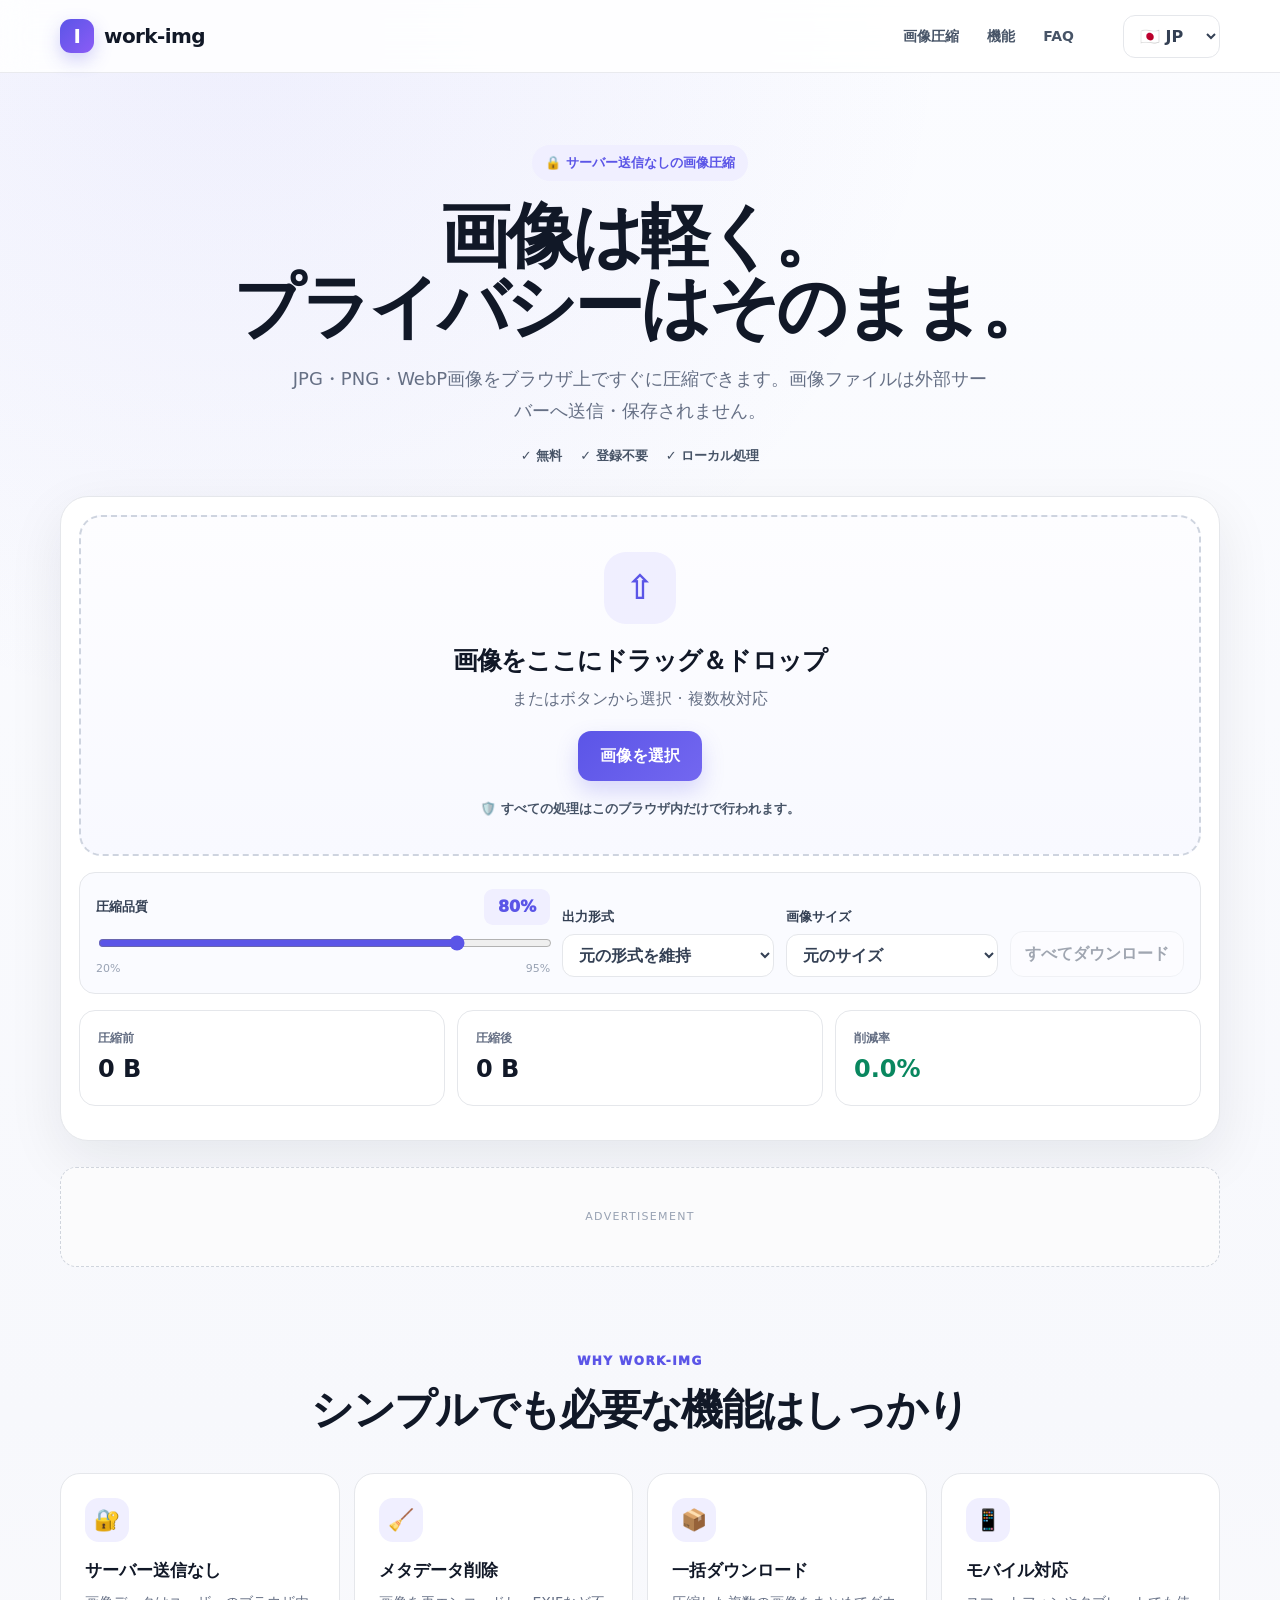
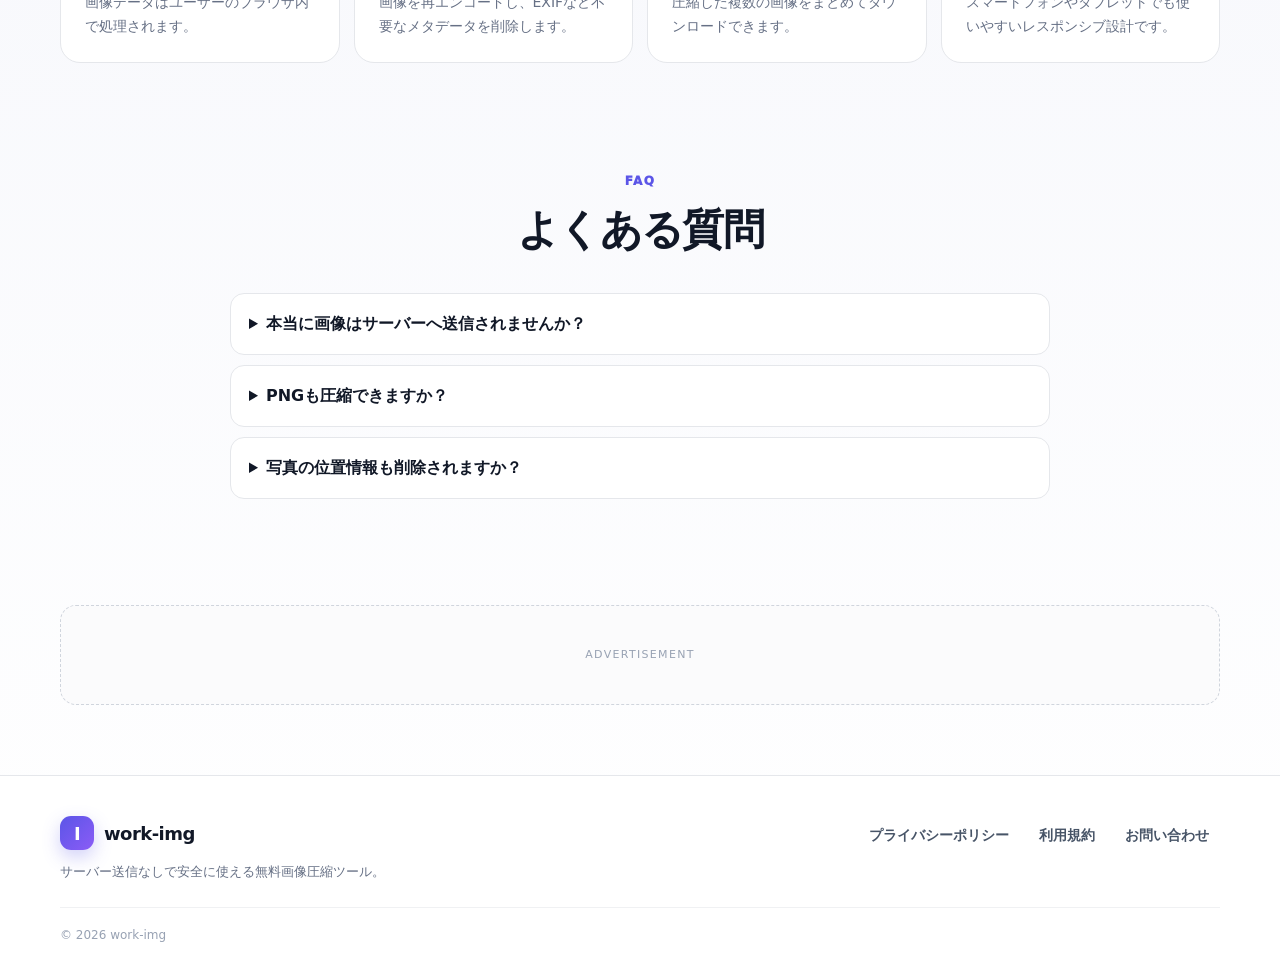
==== index.html @ 58f2f891 "Add files via upload" ====
<!doctype html>
<html lang="ja">
<head>
  <meta charset="utf-8">
  <meta name="viewport" content="width=device-width,initial-scale=1,viewport-fit=cover">
  <meta name="theme-color" content="#ffffff">
  <meta name="description" content="サーバー送信なしでJPG・PNG・WebP画像を安全に圧縮できる無料の画像軽量化ツール">
  <meta name="keywords" content="画像圧縮, 이미지 용량 줄이기, JPG 압축, PNG 압축, WebP 변환, 무료 画像圧縮">
  <meta name="robots" content="index,follow">
  <link rel="canonical" href="https://example.com/">
  <link rel="manifest" href="manifest.webmanifest">
  <link rel="icon" href="assets/icons/favicon.svg" type="image/svg+xml">
  <link rel="stylesheet" href="assets/css/style.css">
  <title>work-img — 서버 전송 없는 무료 画像圧縮</title>

  <meta property="og:type" content="website">
  <meta property="og:title" content="work-img — 서버 전송 없는 무료 画像圧縮">
  <meta property="og:description" content="画像を外部サーバーへアップロードせず、ブラウザ上でそのまま圧縮できます。">
  <meta property="og:url" content="https://example.com/">
  <meta property="og:image" content="https://example.com/assets/icons/og-image.png">

  <!--
    AdSense 승인 후 아래 예시를 실제 publisher ID로 교체하세요.
    <script async src="https://pagead2.googlesyndication.com/pagead/js/adsbygoogle.js?client=ca-pub-XXXXXXXXXXXXXXXX"
      crossorigin="anonymous"></script>
  -->
</head>
<body>
<header class="site-header">
  <div class="container nav">
    <a class="brand" href="./" aria-label="work-img home">
      <span class="brand-mark">I</span>
      <span>work-img</span>
    </a>

    <nav class="nav-links" aria-label="Main navigation">
      <a href="#tool" data-i18n="navTool">画像圧縮</a>
      <a href="#features" data-i18n="navFeatures">機能</a>
      <a href="#faq">FAQ</a>
    </nav>

    <label class="lang-wrap">
      <span class="sr-only">Language</span>
      <select id="langSelect" class="lang-select" aria-label="Language">
        <option value="ko">🇰🇷 KR</option>
        <option value="ja" selected>🇯🇵 JP</option>
        <option value="en">🇺🇸 EN</option>
      </select>
    </label>
  </div>
</header>

<main>
  <section class="hero container">
    <div class="badge" data-i18n="badge">🔒 서버 전송 없는 画像圧縮</div>
    <h1 data-i18n="heroTitle">画像は軽く。<br>プライバシーはそのまま。</h1>
    <p class="hero-copy" data-i18n="heroCopy">
      JPG, PNG, WebP 이미지를 브라우저에서 바로 압축하세요.
      이미지 파일은 외부 서버로 전송되거나 저장되지 않습니다.
    </p>

    <div class="trust-row" aria-label="Service highlights">
      <span data-i18n="trust1">✓ 無料</span>
      <span data-i18n="trust2">✓ 登録不要</span>
      <span data-i18n="trust3">✓ ローカル処理</span>
    </div>
  </section>

  <section id="tool" class="container tool-panel" aria-labelledby="toolTitle">
    <div id="dropzone" class="dropzone" tabindex="0" role="button" aria-describedby="dropHelp">
      <div class="upload-icon" aria-hidden="true">⇧</div>
      <h2 id="toolTitle" data-i18n="dropTitle">画像をここにドラッグ＆ドロップ</h2>
      <p id="dropHelp" data-i18n="dropHelp">またはボタンから選択 · 複数枚対応</p>
      <button id="pickBtn" class="primary-btn" type="button" data-i18n="choose">画像を選択</button>
      <input id="fileInput" type="file" accept="image/jpeg,image/png,image/webp,image/avif" multiple hidden>
      <p class="privacy-inline" data-i18n="privacyInline">🛡️ すべての処理はこのブラウザ内だけで行われます。</p>
    </div>

    <div class="controls">
      <div class="control-block quality-block">
        <div class="control-head">
          <label for="quality" data-i18n="qualityLabel">圧縮品質</label>
          <output id="qualityValue" for="quality">80%</output>
        </div>
        <input id="quality" type="range" min="20" max="95" value="80" step="1">
        <div class="range-labels"><span>20%</span><span>95%</span></div>
      </div>

      <div class="control-block">
        <label for="formatSelect" data-i18n="formatLabel">出力形式</label>
        <select id="formatSelect" class="select-control">
          <option value="auto" data-i18n="keepFormat">元の形式を維持</option>
          <option value="image/jpeg">JPG</option>
          <option value="image/webp">WebP</option>
          <option value="image/png">PNG</option>
        </select>
      </div>

      <div class="control-block">
        <label for="resizeSelect" data-i18n="resizeLabel">画像サイズ</label>
        <select id="resizeSelect" class="select-control">
          <option value="1" data-i18n="resizeOriginal">元のサイズ</option>
          <option value="0.75">75%</option>
          <option value="0.5">50%</option>
          <option value="0.25">25%</option>
        </select>
      </div>

      <div class="control-block action-block">
        <button id="downloadAll" class="secondary-btn" type="button" disabled data-i18n="downloadZip">すべてダウンロード</button>
      </div>
    </div>

    <div id="status" class="status" aria-live="polite"></div>
    <div id="summary" class="summary" hidden>
      <article>
        <span data-i18n="summaryBefore">圧縮前</span>
        <strong id="beforeTotal">0 KB</strong>
      </article>
      <article>
        <span data-i18n="summaryAfter">圧縮後</span>
        <strong id="afterTotal">0 KB</strong>
      </article>
      <article>
        <span data-i18n="summarySaved">削減率</span>
        <strong id="savedTotal" class="saved">0%</strong>
      </article>
    </div>

    <div id="results" class="results"></div>
  </section>

  <section class="container ad-slot" aria-label="Advertisement">
    <span>ADVERTISEMENT</span>
    <!-- 실제 AdSense 광고 단위 코드 삽입 위치 -->
  </section>

  <section id="features" class="container section">
    <div class="section-heading">
      <p class="section-kicker" data-i18n="featureKicker">WHY WORK-IMG</p>
      <h2 data-i18n="featureTitle">간단하지만 필요한 機能은 제대로</h2>
    </div>

    <div class="feature-grid">
      <article class="feature-card">
        <div class="feature-icon">🔐</div>
        <h3 data-i18n="f1Title">サーバー送信なし</h3>
        <p data-i18n="f1Text">画像データはユーザーのブラウザ内で処理されます。</p>
      </article>
      <article class="feature-card">
        <div class="feature-icon">🧹</div>
        <h3 data-i18n="f2Title">メタデータ削除</h3>
        <p data-i18n="f2Text">画像を再エンコードし、EXIFなど不要なメタデータを削除します。</p>
      </article>
      <article class="feature-card">
        <div class="feature-icon">📦</div>
        <h3 data-i18n="f3Title">ZIP 一括ダウンロード</h3>
        <p data-i18n="f3Text">압축한 여러 이미지를 하나의 ZIP 파일로 묶어 다운로드할 수 있습니다.</p>
      </article>
      <article class="feature-card">
        <div class="feature-icon">📱</div>
        <h3 data-i18n="f4Title">モバイル対応</h3>
        <p data-i18n="f4Text">スマートフォンやタブレットでも使いやすいレスポンシブ設計です。</p>
      </article>
    </div>
  </section>

  <section id="faq" class="container section faq-section">
    <div class="section-heading">
      <p class="section-kicker">FAQ</p>
      <h2 data-i18n="faqTitle">よくある質問</h2>
    </div>

    <details>
      <summary data-i18n="faq1q">本当に画像はサーバーへ送信されませんか？</summary>
      <p data-i18n="faq1a">네. 압축 처리는 브라우저의 Canvas API를 이용해 사용자의 기기에서 수행됩니다.</p>
    </details>
    <details>
      <summary data-i18n="faq2q">PNGも圧縮できますか？</summary>
      <p data-i18n="faq2a">가능합니다. PNG는 무손실 포맷 특성상 JPG/WebP보다 용량 변화가 작을 수 있으며, 낮은 품질에서는 색상 단계를 줄여 추가 절감을 시도합니다.</p>
    </details>
    <details>
      <summary data-i18n="faq3q">写真の位置情報も削除されますか？</summary>
      <p data-i18n="faq3a">이미지를 Canvas로 다시 생성하기 때문에 일반적인 EXIF 위치 정보는 결과 파일에 포함되지 않습니다.</p>
    </details>
  </section>

  <section class="container ad-slot ad-slot-bottom" aria-label="Advertisement">
    <span>ADVERTISEMENT</span>
  </section>
</main>

<footer class="site-footer">
  <div class="container footer-grid">
    <div>
      <a class="brand footer-brand" href="./">
        <span class="brand-mark">I</span><span>work-img</span>
      </a>
      <p data-i18n="footerDesc">서버 전송 없이 안전하게 사용하는 무료 画像圧縮 도구.</p>
    </div>
    <div class="footer-links">
      <a href="privacy.html" data-i18n="privacyLink">プライバシーポリシー</a>
      <a href="terms.html" data-i18n="termsLink">利用規約</a>
      <a href="contact.html" data-i18n="contactLink">お問い合わせ</a>
    </div>
  </div>
  <div class="container copyright">© 2026 work-img</div>
</footer>

<script src="assets/js/app.js" defer></script>
</body>
</html>
---- assets/css/style.css ----
:root{--bg:#f7f8fc;--panel:#fff;--text:#111827;--muted:#667085;--line:#e5e7eb;--primary:#5b55e7;--primary-dark:#4740cf;--primary-soft:#f0efff;--success:#09875f;--danger:#c43232;--warning-bg:#fff8e8;--warning-text:#9a6700;--shadow:0 18px 55px rgba(17,24,39,.08)}
*{box-sizing:border-box}html{scroll-behavior:smooth}body{margin:0;font-family:Inter,ui-sans-serif,system-ui,-apple-system,BlinkMacSystemFont,"Segoe UI",sans-serif;color:var(--text);background:radial-gradient(circle at 18% 0%,rgba(91,85,231,.08),transparent 26%),linear-gradient(#fbfcff,#f7f8fc 55%,#fff);line-height:1.5}
button,input,select{font:inherit}button,select,input[type=range]{cursor:pointer}a{color:inherit}.container{width:min(1160px,calc(100% - 32px));margin-inline:auto}.sr-only{position:absolute;width:1px;height:1px;padding:0;margin:-1px;overflow:hidden;clip:rect(0,0,0,0);white-space:nowrap;border:0}
.site-header{position:sticky;top:0;z-index:50;background:rgba(255,255,255,.86);border-bottom:1px solid rgba(229,231,235,.85);backdrop-filter:blur(16px)}.nav{min-height:72px;display:flex;align-items:center;gap:30px}.brand{display:inline-flex;align-items:center;gap:10px;text-decoration:none;font-weight:900;font-size:20px;letter-spacing:-.03em}.brand-mark{width:34px;height:34px;display:grid;place-items:center;color:#fff;border-radius:11px;background:linear-gradient(135deg,var(--primary),#8b5cf6);box-shadow:0 7px 18px rgba(91,85,231,.28)}
.nav-links{margin-left:auto;display:flex;align-items:center;gap:6px}.nav-links a,.footer-links a{color:#475467;text-decoration:none;font-size:14px;font-weight:700;padding:9px 11px;border-radius:10px}.nav-links a:hover{background:#f4f4f8}.lang-wrap{margin-left:8px}.lang-select,.select-control{border:1px solid var(--line);background:#fff;color:#344054;border-radius:12px;padding:10px 12px;font-weight:700}
.hero{text-align:center;padding:72px 0 30px}.badge{display:inline-block;padding:8px 13px;background:var(--primary-soft);color:var(--primary);font-size:13px;font-weight:900;border-radius:999px}.hero h1{max-width:830px;margin:20px auto 0;font-size:clamp(40px,6.5vw,70px);line-height:1.02;letter-spacing:-.055em}.hero-copy{max-width:700px;margin:20px auto 0;color:var(--muted);font-size:18px;line-height:1.75}.trust-row{margin-top:20px;display:flex;justify-content:center;gap:18px;flex-wrap:wrap;color:#475467;font-size:13px;font-weight:800}
.tool-panel{background:var(--panel);border:1px solid var(--line);border-radius:28px;padding:18px;box-shadow:var(--shadow)}.dropzone{min-height:330px;border:2px dashed #ced4df;border-radius:22px;background:linear-gradient(180deg,#fdfdff,#f8f9ff);display:flex;flex-direction:column;align-items:center;justify-content:center;text-align:center;padding:35px 20px;transition:.2s ease}.dropzone.dragover{border-color:var(--primary);background:#f4f3ff;transform:translateY(-1px)}.upload-icon{width:72px;height:72px;display:grid;place-items:center;border-radius:22px;background:var(--primary-soft);color:var(--primary);font-size:34px;font-weight:600}.dropzone h2{margin:18px 0 0;font-size:25px;letter-spacing:-.035em}.dropzone>p{margin:8px 0 0;color:var(--muted)}
.primary-btn,.secondary-btn,.small-btn{border:0;border-radius:13px;font-weight:900;transition:.15s ease}.primary-btn{margin-top:20px;padding:13px 22px;color:#fff;background:linear-gradient(135deg,var(--primary),#7367f0);box-shadow:0 10px 22px rgba(91,85,231,.22)}.primary-btn:hover{transform:translateY(-1px)}.privacy-inline{font-size:13px!important;font-weight:700;color:#475467!important;margin-top:18px!important}
.controls{display:grid;grid-template-columns:minmax(260px,1.5fr) minmax(150px,.7fr) minmax(150px,.7fr) auto;gap:12px;align-items:end;margin-top:16px;padding:16px;background:#fafbff;border:1px solid var(--line);border-radius:16px}.control-block{display:flex;flex-direction:column;gap:8px}.control-block>label,.control-head label{font-size:13px;font-weight:900;color:#344054}.control-head{display:flex;align-items:center;justify-content:space-between}#qualityValue{min-width:66px;text-align:center;padding:6px 9px;border-radius:9px;background:var(--primary-soft);color:var(--primary);font-weight:950;font-variant-numeric:tabular-nums}input[type=range]{width:100%;accent-color:var(--primary)}.range-labels{display:flex;justify-content:space-between;font-size:11px;color:#98a2b3}
.secondary-btn{min-height:43px;padding:10px 14px;background:#fff;border:1px solid var(--line);color:#344054}.secondary-btn:disabled{opacity:.45;cursor:not-allowed}.status{display:none;margin-top:14px;padding:12px 14px;border-radius:12px;font-size:13px;font-weight:700}.status.show{display:block}.status.info{background:#f5f7ff;color:#4c46bd;border:1px solid #dddafc}.status.warn{background:var(--warning-bg);color:var(--warning-text);border:1px solid #f5d985}.status.error{background:#fff1f1;color:var(--danger);border:1px solid #f5c2c2}
.summary{display:grid;grid-template-columns:repeat(3,1fr);gap:12px;margin-top:16px}.summary article{padding:18px;border:1px solid var(--line);border-radius:16px;background:#fff}.summary span{display:block;font-size:12px;color:var(--muted);font-weight:700}.summary strong{display:block;font-size:24px;margin-top:4px}.summary .saved{color:var(--success)}
.results{display:grid;gap:12px;margin-top:16px}.result-card{display:grid;grid-template-columns:80px minmax(0,1fr) auto;gap:14px;align-items:center;padding:12px;border:1px solid var(--line);border-radius:16px;background:#fff}.thumb{width:80px;height:80px;object-fit:cover;border-radius:12px;background:#f3f4f6;border:1px solid var(--line)}.file-name{font-weight:900;overflow:hidden;text-overflow:ellipsis;white-space:nowrap}.file-meta{display:flex;flex-wrap:wrap;gap:7px 14px;margin-top:6px;color:var(--muted);font-size:12px}.file-meta .good{color:var(--success);font-weight:900}.file-actions{display:flex;gap:8px}.small-btn{padding:9px 11px;background:#fff;border:1px solid var(--line);color:#344054}.small-btn.primary{color:var(--primary)}
.ad-slot{min-height:100px;margin-top:26px;border:1px dashed #d0d5dd;border-radius:16px;display:grid;place-items:center;background:#fbfbfc;color:#98a2b3;font-size:11px;letter-spacing:.12em}.section{padding-top:85px;padding-bottom:24px}.section-heading{text-align:center;max-width:720px;margin:0 auto 32px}.section-kicker{margin:0 0 8px;color:var(--primary);font-weight:950;font-size:12px;letter-spacing:.12em}.section-heading h2{margin:0;font-size:clamp(28px,4vw,42px);letter-spacing:-.04em}.feature-grid{display:grid;grid-template-columns:repeat(4,1fr);gap:14px}.feature-card{padding:24px;border:1px solid var(--line);border-radius:20px;background:#fff}.feature-icon{width:44px;height:44px;display:grid;place-items:center;border-radius:14px;background:var(--primary-soft);font-size:21px}.feature-card h3{margin:16px 0 7px;font-size:17px}.feature-card p{margin:0;color:var(--muted);font-size:14px;line-height:1.7}
.faq-section{padding-bottom:70px}.faq-section details{max-width:820px;margin:10px auto;border:1px solid var(--line);border-radius:14px;background:#fff;padding:0 18px}.faq-section summary{cursor:pointer;padding:18px 0;font-weight:900}.faq-section details p{margin:0;padding:0 0 18px;color:var(--muted);line-height:1.7}.ad-slot-bottom{margin-bottom:70px}.site-footer{border-top:1px solid var(--line);background:#fff}.footer-grid{display:flex;justify-content:space-between;gap:30px;padding:40px 0 25px}.footer-brand{font-size:18px}.footer-grid p{margin:12px 0 0;color:var(--muted);font-size:13px}.footer-links{display:flex;align-items:flex-start;gap:8px;flex-wrap:wrap}.copyright{padding:18px 0 30px;border-top:1px solid #f0f1f3;color:#98a2b3;font-size:12px}.legal{max-width:820px;padding-top:55px;padding-bottom:80px}.legal h1{font-size:38px;letter-spacing:-.04em}.legal h2{margin-top:34px}.legal p,.legal li{color:#475467;line-height:1.8}
@media(max-width:900px){.controls{grid-template-columns:1fr 1fr}.quality-block{grid-column:1/-1}.action-block{grid-column:1/-1}.feature-grid{grid-template-columns:1fr 1fr}}@media(max-width:640px){.container{width:min(100% - 22px,1160px)}.nav{min-height:64px}.nav-links{display:none}.lang-wrap{margin-left:auto}.hero{padding:46px 0 24px}.hero-copy{font-size:16px}.tool-panel{padding:10px;border-radius:20px}.dropzone{min-height:300px}.controls{grid-template-columns:1fr;padding:12px}.quality-block,.action-block{grid-column:auto}.select-control,.secondary-btn{width:100%}.summary{grid-template-columns:1fr}.result-card{grid-template-columns:64px minmax(0,1fr)}.thumb{width:64px;height:64px}.file-actions{grid-column:1/-1}.file-actions .small-btn{flex:1}.feature-grid{grid-template-columns:1fr}.footer-grid{flex-direction:column}}

.file-meta .bad{color:var(--danger);font-weight:900}
.optimized-note{display:inline-flex;align-items:center;padding:2px 7px;border-radius:999px;background:#eefbf5;color:var(--success);font-weight:800}
.summary .increased{color:var(--danger)}
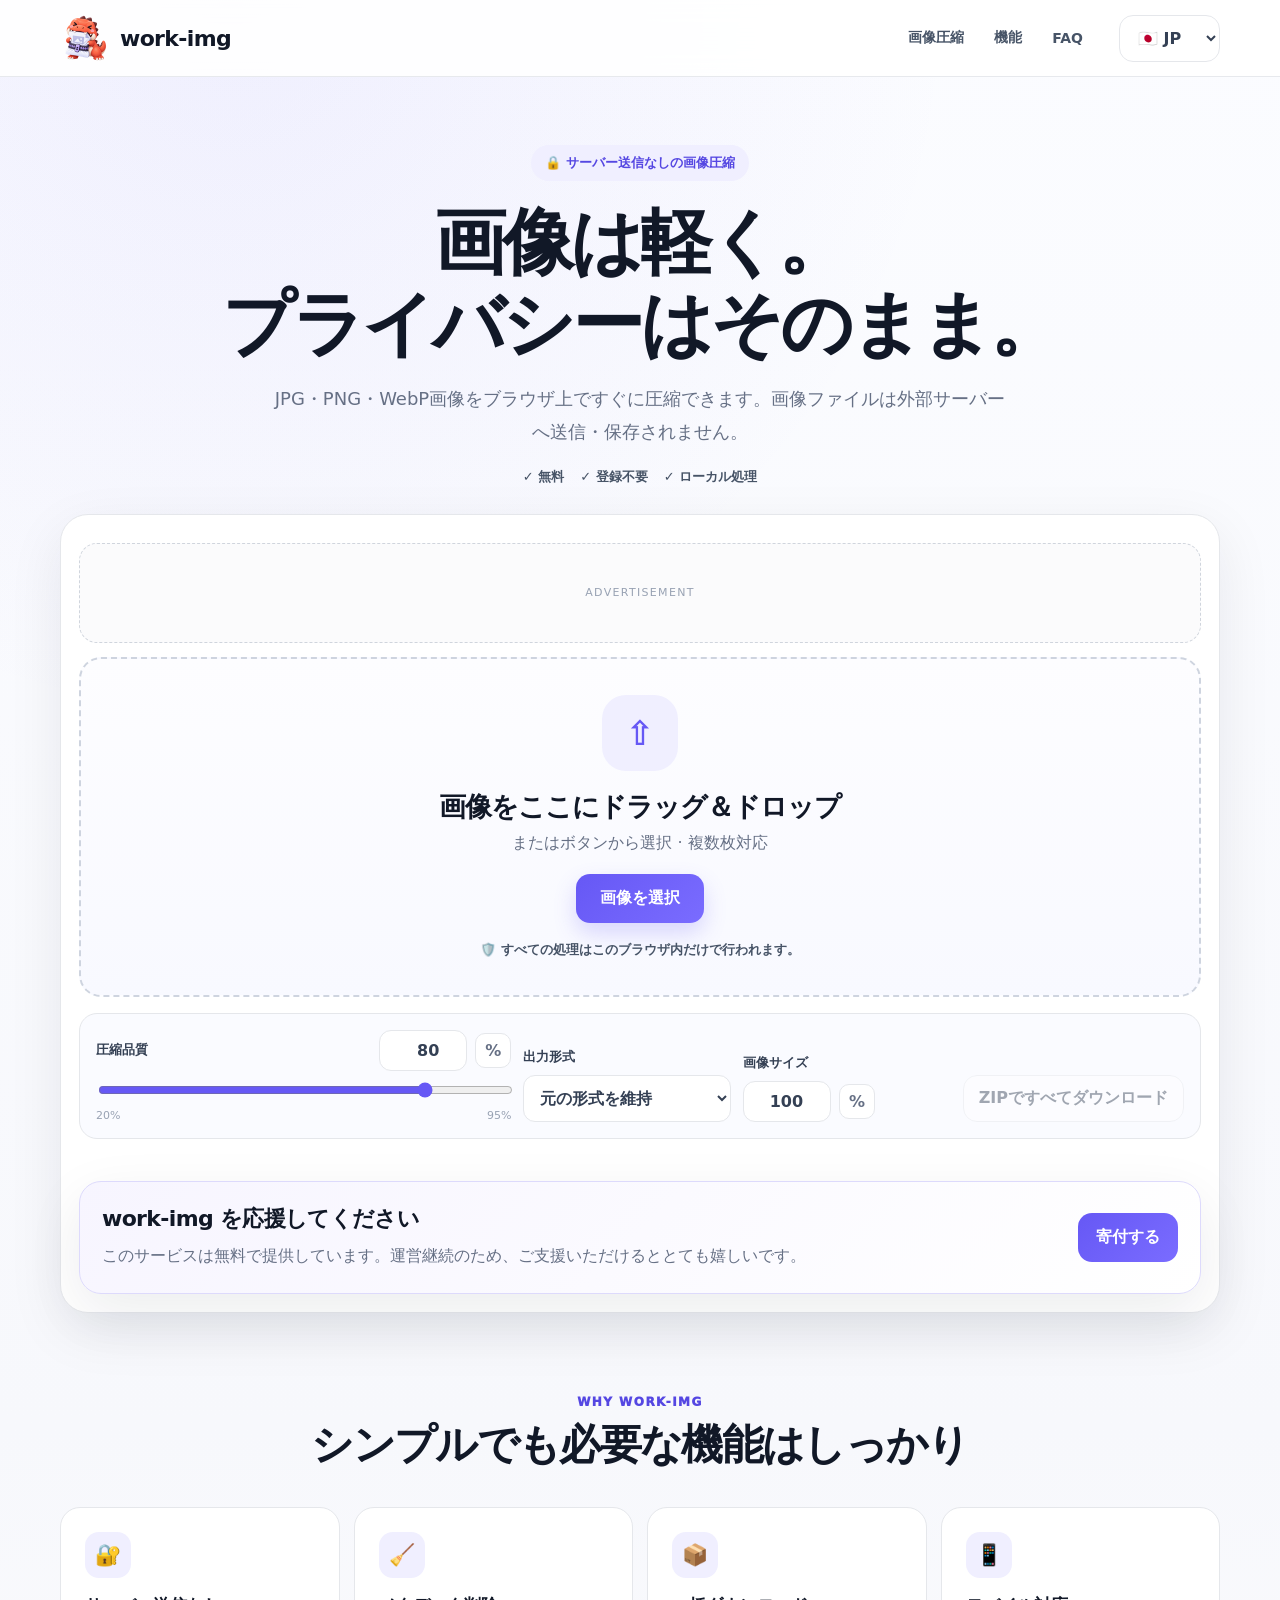
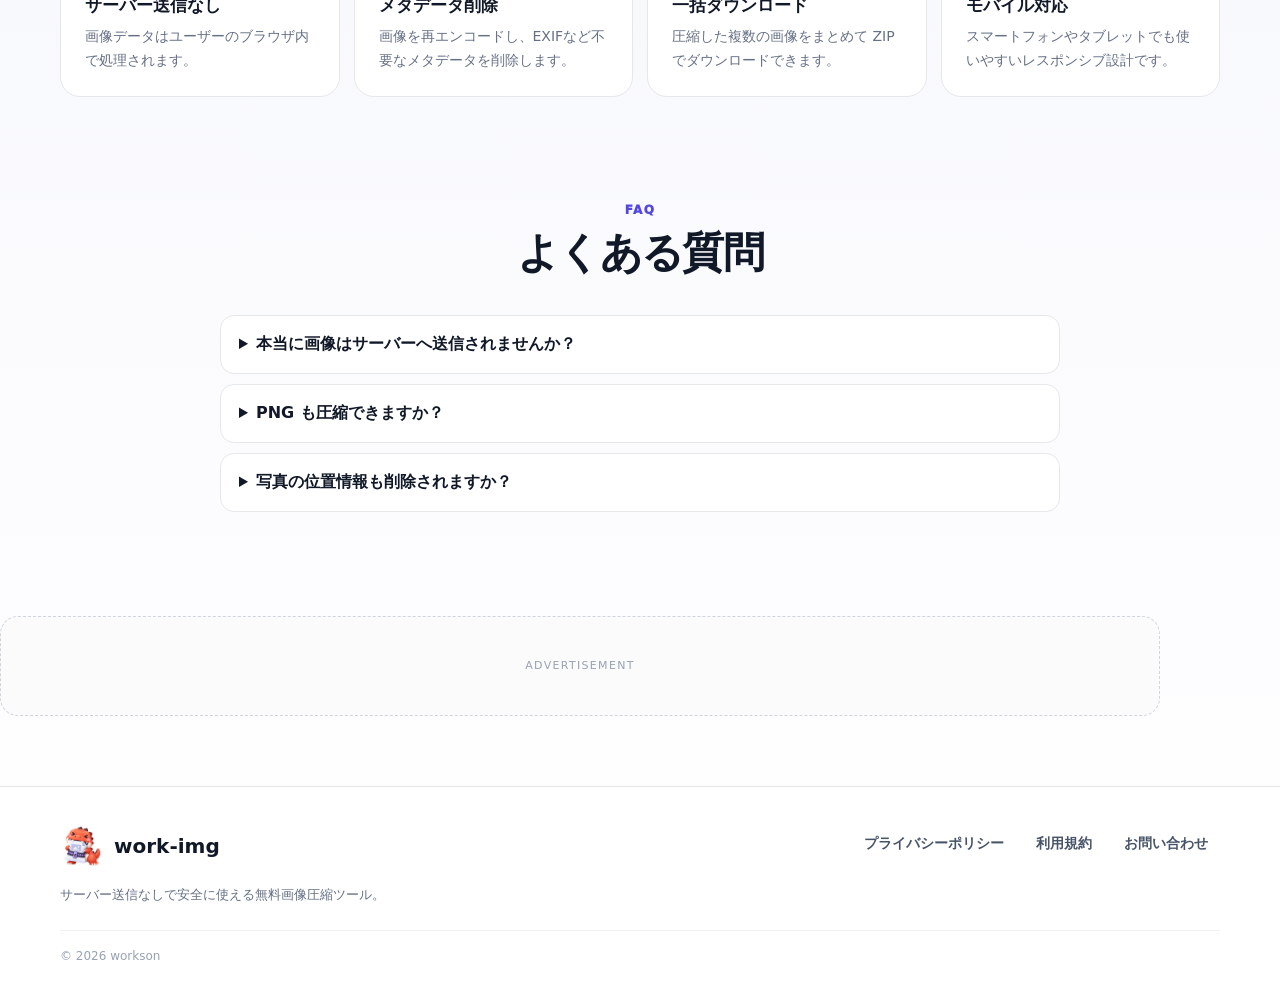
==== commit efcc9180: "fixed ver" ====
--- a/index.html
+++ b/index.html
@@ -4,209 +4,850 @@
   <meta charset="utf-8">
   <meta name="viewport" content="width=device-width,initial-scale=1,viewport-fit=cover">
   <meta name="theme-color" content="#ffffff">
-  <meta name="description" content="サーバー送信なしでJPG・PNG・WebP画像を安全に圧縮できる無料の画像軽量化ツール">
-  <meta name="keywords" content="画像圧縮, 이미지 용량 줄이기, JPG 압축, PNG 압축, WebP 변환, 무료 画像圧縮">
+  <meta name="description" content="サーバー送信なしで JPG・PNG・WebP 画像を安全に圧縮できる無料の画像軽量化ツール">
+  <meta name="keywords" content="画像圧縮, PNG圧縮, JPG圧縮, WebP変換, 画像軽量化, 無料">
   <meta name="robots" content="index,follow">
-  <link rel="canonical" href="https://example.com/">
-  <link rel="manifest" href="manifest.webmanifest">
-  <link rel="icon" href="assets/icons/favicon.svg" type="image/svg+xml">
-  <link rel="stylesheet" href="assets/css/style.css">
-  <title>work-img — 서버 전송 없는 무료 画像圧縮</title>
-
+  <title>work-img — サーバー送信なしの無料画像圧縮</title>
   <meta property="og:type" content="website">
-  <meta property="og:title" content="work-img — 서버 전송 없는 무료 画像圧縮">
+  <meta property="og:title" content="work-img — サーバー送信なしの無料画像圧縮">
   <meta property="og:description" content="画像を外部サーバーへアップロードせず、ブラウザ上でそのまま圧縮できます。">
-  <meta property="og:url" content="https://example.com/">
-  <meta property="og:image" content="https://example.com/assets/icons/og-image.png">
-
-  <!--
-    AdSense 승인 후 아래 예시를 실제 publisher ID로 교체하세요.
-    <script async src="https://pagead2.googlesyndication.com/pagead/js/adsbygoogle.js?client=ca-pub-XXXXXXXXXXXXXXXX"
-      crossorigin="anonymous"></script>
-  -->
+  <link rel="icon" href="[data-uri]">
+  <link rel="apple-touch-icon" href="[data-uri]">
+  <style>
+    :root{
+      --bg:#f7f8fc;--panel:#fff;--text:#111827;--muted:#667085;--line:#e5e7eb;
+      --primary:#6658f5;--primary-dark:#5547e2;--primary-soft:#f0efff;
+      --success:#0d8e63;--danger:#c43232;--warning-bg:#fff8e8;--warning-text:#9a6700;
+      --shadow:0 18px 55px rgba(17,24,39,.08);--radius:24px
+    }
+    *{box-sizing:border-box}
+    html{scroll-behavior:smooth}
+    body{
+      margin:0;font-family:Inter,ui-sans-serif,system-ui,-apple-system,BlinkMacSystemFont,"Segoe UI",sans-serif;
+      color:var(--text);
+      background:radial-gradient(circle at 18% 0%,rgba(102,88,245,.08),transparent 26%),linear-gradient(#fbfcff,#f7f8fc 55%,#fff)
+    }
+    a{color:inherit;text-decoration:none}
+    button,input,select{font:inherit}
+    button,input[type=range],select{cursor:pointer}
+    .container{width:min(1160px,calc(100% - 32px));margin-inline:auto}
+    .sr-only{position:absolute;width:1px;height:1px;padding:0;margin:-1px;overflow:hidden;clip:rect(0,0,0,0);white-space:nowrap;border:0}
+
+    .site-header{position:sticky;top:0;z-index:50;background:rgba(255,255,255,.88);backdrop-filter:blur(16px);border-bottom:1px solid rgba(229,231,235,.9)}
+    .nav{min-height:76px;display:flex;align-items:center;gap:24px}
+    .brand{display:inline-flex;align-items:center;gap:12px;font-weight:900;font-size:22px;letter-spacing:-.03em}
+    .brand img{width:48px;height:48px;object-fit:contain;flex:0 0 auto}
+    .nav-links{margin-left:auto;display:flex;align-items:center;gap:6px}
+    .nav-links a,.footer-links a{color:#475467;font-size:14px;font-weight:700;padding:10px 12px;border-radius:10px}
+    .nav-links a:hover{background:#f4f4f8}
+    .lang-select{border:1px solid var(--line);background:#fff;color:#344054;border-radius:14px;padding:12px 14px;font-weight:700}
+
+    .hero{text-align:center;padding:68px 0 28px}
+    .badge{display:inline-block;padding:9px 14px;background:var(--primary-soft);color:var(--primary-dark);border-radius:999px;font-size:13px;font-weight:900}
+    .hero h1{max-width:840px;margin:20px auto 0;font-size:clamp(42px,6.5vw,72px);line-height:1.14;letter-spacing:-.055em}
+    .hero-copy{max-width:740px;margin:18px auto 0;color:var(--muted);font-size:18px;line-height:1.8}
+    .trust-row{margin-top:20px;display:flex;justify-content:center;gap:16px;flex-wrap:wrap;color:#475467;font-size:13px;font-weight:800}
+
+    .ad-slot{min-height:100px;border:1px dashed #d0d5dd;border-radius:18px;display:grid;place-items:center;background:#fbfbfc;color:#98a2b3;font-size:11px;letter-spacing:.12em;text-transform:uppercase}
+    .ad-top{margin-top:10px;margin-bottom:14px}
+    .tool-panel{background:var(--panel);border:1px solid var(--line);border-radius:28px;padding:18px;box-shadow:var(--shadow)}
+    .dropzone{min-height:340px;border:2px dashed #ced4df;border-radius:22px;background:linear-gradient(180deg,#fdfdff,#f8f9ff);display:flex;flex-direction:column;align-items:center;justify-content:center;text-align:center;padding:35px 20px;transition:.2s ease}
+    .dropzone.dragover{border-color:var(--primary);background:#f4f3ff;transform:translateY(-1px)}
+    .upload-icon{width:76px;height:76px;border-radius:24px;display:grid;place-items:center;background:var(--primary-soft);color:var(--primary);font-size:34px;font-weight:700}
+    .dropzone h2{margin:18px 0 0;font-size:27px;letter-spacing:-.035em}
+    .dropzone p{margin:8px 0 0;color:var(--muted)}
+    .primary-btn,.secondary-btn,.small-btn,.donate-btn{border:0;border-radius:14px;font-weight:900;transition:.15s ease}
+    .primary-btn{margin-top:20px;padding:14px 24px;color:#fff;background:linear-gradient(135deg,var(--primary),#7a6cff);box-shadow:0 10px 22px rgba(102,88,245,.22)}
+    .primary-btn:hover,.donate-btn:hover{transform:translateY(-1px)}
+    .privacy-inline{font-size:13px!important;font-weight:700;color:#475467!important;margin-top:18px!important}
+    .controls{display:grid;grid-template-columns:minmax(320px,1.6fr) minmax(170px,.8fr) minmax(170px,.8fr) auto;gap:12px;align-items:end;margin-top:16px;padding:16px;background:#fafbff;border:1px solid var(--line);border-radius:18px}
+    .control-block{display:flex;flex-direction:column;gap:9px}
+    .control-head{display:flex;align-items:center;justify-content:space-between;gap:10px}
+    .control-block label{font-size:13px;font-weight:900;color:#344054}
+    .inline-number{display:flex;align-items:center;gap:8px}
+    .suffix-pill{display:inline-flex;align-items:center;justify-content:center;min-width:36px;padding:7px 9px;border-radius:10px;background:#fff;color:#667085;border:1px solid var(--line);font-weight:900;font-variant-numeric:tabular-nums}
+    .percent-input{width:88px;padding:10px 12px;border:1px solid var(--line);background:#fff;border-radius:12px;color:#344054;font-weight:800;text-align:right}
+    .select-control{border:1px solid var(--line);background:#fff;color:#344054;border-radius:12px;padding:12px;font-weight:700}
+    .range-labels{display:flex;justify-content:space-between;font-size:11px;color:#98a2b3}
+    input[type=range]{width:100%;accent-color:var(--primary)}
+    .secondary-btn{min-height:46px;padding:12px 15px;background:#fff;border:1px solid var(--line);color:#344054}
+    .secondary-btn:disabled{opacity:.45;cursor:not-allowed}
+
+    .status{display:none;margin-top:14px;padding:14px 16px;border-radius:14px;font-size:13px;font-weight:800}
+    .status.show{display:block}
+    .status.info{background:#f5f7ff;color:#4c46bd;border:1px solid #dddafc}
+    .status.warn{background:var(--warning-bg);color:var(--warning-text);border:1px solid #f5d985}
+    .status.error{background:#fff1f1;color:var(--danger);border:1px solid #f5c2c2}
+    .summary{display:grid;grid-template-columns:repeat(3,1fr);gap:12px;margin-top:16px}
+    .summary[hidden]{display:none}
+    .summary article{padding:20px;border:1px solid var(--line);border-radius:18px;background:#fff}
+    .summary span{display:block;font-size:12px;color:var(--muted);font-weight:700}
+    .summary strong{display:block;font-size:26px;margin-top:6px}
+    .summary .saved{color:var(--success)}
+    .summary .increased{color:var(--danger)}
+
+    .results{display:grid;gap:12px;margin-top:16px}
+    .result-card{display:grid;grid-template-columns:86px minmax(0,1fr) auto;gap:14px;align-items:center;padding:14px;border:1px solid var(--line);border-radius:18px;background:#fff}
+    .thumb{width:86px;height:86px;object-fit:cover;border-radius:14px;background:#f3f4f6;border:1px solid var(--line)}
+    .file-name{font-size:18px;font-weight:900;overflow:hidden;text-overflow:ellipsis;white-space:nowrap}
+    .file-meta{display:flex;flex-wrap:wrap;gap:7px 14px;margin-top:7px;color:var(--muted);font-size:12px}
+    .file-meta .good{color:var(--success);font-weight:900}
+    .file-meta .bad{color:var(--danger);font-weight:900}
+    .optimized-note{display:inline-flex;align-items:center;padding:2px 8px;border-radius:999px;background:#eefbf5;color:var(--success);font-weight:900}
+    .file-actions{display:flex;gap:8px}
+    .small-btn{padding:10px 12px;background:#fff;border:1px solid var(--line);color:#344054}
+    .small-btn.primary{color:var(--primary-dark)}
+
+    .donation-card{margin-top:26px;padding:22px;border:1px solid #dddafc;background:linear-gradient(135deg,#f7f5ff,#ffffff);border-radius:22px;display:flex;align-items:center;justify-content:space-between;gap:16px;box-shadow:var(--shadow)}
+    .donation-text h3{margin:0 0 8px;font-size:22px;letter-spacing:-.03em}
+    .donation-text p{margin:0;color:var(--muted);line-height:1.8}
+    .donate-btn{padding:14px 18px;background:linear-gradient(135deg,var(--primary),#7a6cff);color:#fff;white-space:nowrap}
+
+    .section{padding-top:82px;padding-bottom:24px}
+    .section-heading{text-align:center;max-width:740px;margin:0 auto 34px}
+    .section-kicker{margin:0 0 8px;color:var(--primary-dark);font-weight:950;font-size:12px;letter-spacing:.12em}
+    .section-heading h2{margin:0;font-size:clamp(30px,4vw,42px);letter-spacing:-.04em}
+    .feature-grid{display:grid;grid-template-columns:repeat(4,1fr);gap:14px}
+    .feature-card{padding:24px;border:1px solid var(--line);border-radius:20px;background:#fff}
+    .feature-icon{width:46px;height:46px;display:grid;place-items:center;border-radius:14px;background:var(--primary-soft);font-size:21px}
+    .feature-card h3{margin:16px 0 7px;font-size:17px}
+    .feature-card p{margin:0;color:var(--muted);font-size:14px;line-height:1.72}
+
+    .faq-section{padding-bottom:68px}
+    .faq-section details{max-width:840px;margin:10px auto;border:1px solid var(--line);border-radius:14px;background:#fff;padding:0 18px}
+    .faq-section summary{cursor:pointer;padding:18px 0;font-weight:900}
+    .faq-section details p{margin:0;padding:0 0 18px;color:var(--muted);line-height:1.8}
+
+    .ad-bottom{margin:26px 0 70px}
+    .site-footer{border-top:1px solid var(--line);background:#fff}
+    .footer-grid{display:flex;justify-content:space-between;gap:28px;padding:38px 0 24px}
+    .footer-brand{display:inline-flex;align-items:center;gap:12px;font-weight:900;font-size:20px}
+    .footer-brand img{width:42px;height:42px;object-fit:contain}
+    .footer-desc{margin:12px 0 0;color:var(--muted);font-size:13px;line-height:1.8}
+    .footer-links{display:flex;align-items:flex-start;gap:8px;flex-wrap:wrap}
+    .copyright{padding:18px 0 30px;border-top:1px solid #f0f1f3;color:#98a2b3;font-size:12px}
+
+    @media(max-width:980px){
+      .controls{grid-template-columns:1fr 1fr}
+      .quality-block{grid-column:1/-1}
+      .action-block{grid-column:1/-1}
+      .feature-grid{grid-template-columns:1fr 1fr}
+      .donation-card{flex-direction:column;align-items:flex-start}
+    }
+    @media(max-width:640px){
+      .container{width:min(100% - 22px,1160px)}
+      .nav{min-height:68px}
+      .nav-links{display:none}
+      .hero{padding:48px 0 24px}
+      .hero-copy{font-size:16px}
+      .tool-panel{padding:10px;border-radius:22px}
+      .dropzone{min-height:300px}
+      .controls{grid-template-columns:1fr;padding:12px}
+      .quality-block,.action-block{grid-column:auto}
+      .select-control,.secondary-btn{width:100%}
+      .summary{grid-template-columns:1fr}
+      .result-card{grid-template-columns:68px minmax(0,1fr)}
+      .thumb{width:68px;height:68px}
+      .file-actions{grid-column:1/-1}
+      .file-actions .small-btn{flex:1}
+      .feature-grid{grid-template-columns:1fr}
+      .footer-grid{flex-direction:column}
+    }
+  </style>
 </head>
 <body>
-<header class="site-header">
-  <div class="container nav">
-    <a class="brand" href="./" aria-label="work-img home">
-      <span class="brand-mark">I</span>
-      <span>work-img</span>
-    </a>
-
-    <nav class="nav-links" aria-label="Main navigation">
-      <a href="#tool" data-i18n="navTool">画像圧縮</a>
-      <a href="#features" data-i18n="navFeatures">機能</a>
-      <a href="#faq">FAQ</a>
-    </nav>
-
-    <label class="lang-wrap">
-      <span class="sr-only">Language</span>
+  <header class="site-header">
+    <div class="container nav">
+      <a class="brand" href="./index.html" aria-label="work-img home">
+        <img src="[data-uri]" alt="work-img icon">
+        <span>work-img</span>
+      </a>
+
+      <nav class="nav-links" aria-label="Main navigation">
+        <a href="#tool" data-i18n="navTool">画像圧縮</a>
+        <a href="#features" data-i18n="navFeatures">機能</a>
+        <a href="#faq">FAQ</a>
+      </nav>
+
+      <label class="sr-only" for="langSelect">Language</label>
       <select id="langSelect" class="lang-select" aria-label="Language">
+        <option value="ja" selected>🇯🇵 JP</option>
         <option value="ko">🇰🇷 KR</option>
-        <option value="ja" selected>🇯🇵 JP</option>
         <option value="en">🇺🇸 EN</option>
       </select>
-    </label>
-  </div>
-</header>
-
-<main>
-  <section class="hero container">
-    <div class="badge" data-i18n="badge">🔒 서버 전송 없는 画像圧縮</div>
-    <h1 data-i18n="heroTitle">画像は軽く。<br>プライバシーはそのまま。</h1>
-    <p class="hero-copy" data-i18n="heroCopy">
-      JPG, PNG, WebP 이미지를 브라우저에서 바로 압축하세요.
-      이미지 파일은 외부 서버로 전송되거나 저장되지 않습니다.
-    </p>
-
-    <div class="trust-row" aria-label="Service highlights">
-      <span data-i18n="trust1">✓ 無料</span>
-      <span data-i18n="trust2">✓ 登録不要</span>
-      <span data-i18n="trust3">✓ ローカル処理</span>
     </div>
-  </section>
-
-  <section id="tool" class="container tool-panel" aria-labelledby="toolTitle">
-    <div id="dropzone" class="dropzone" tabindex="0" role="button" aria-describedby="dropHelp">
-      <div class="upload-icon" aria-hidden="true">⇧</div>
-      <h2 id="toolTitle" data-i18n="dropTitle">画像をここにドラッグ＆ドロップ</h2>
-      <p id="dropHelp" data-i18n="dropHelp">またはボタンから選択 · 複数枚対応</p>
-      <button id="pickBtn" class="primary-btn" type="button" data-i18n="choose">画像を選択</button>
-      <input id="fileInput" type="file" accept="image/jpeg,image/png,image/webp,image/avif" multiple hidden>
-      <p class="privacy-inline" data-i18n="privacyInline">🛡️ すべての処理はこのブラウザ内だけで行われます。</p>
+  </header>
+
+  <main>
+    <section class="hero container">
+      <div class="badge" data-i18n="badge">🔒 サーバー送信なしの画像圧縮</div>
+      <h1 data-i18n="heroTitle">画像は軽く。<br>プライバシーはそのまま。</h1>
+      <p class="hero-copy" data-i18n="heroCopy">JPG・PNG・WebP画像をブラウザ上ですぐに圧縮できます。画像ファイルは外部サーバーへ送信・保存されません。</p>
+      <div class="trust-row">
+        <span data-i18n="trust1">✓ 無料</span>
+        <span data-i18n="trust2">✓ 登録不要</span>
+        <span data-i18n="trust3">✓ ローカル処理</span>
+      </div>
+    </section>
+
+    <section class="container tool-panel" id="tool" aria-labelledby="toolTitle">
+      <div class="ad-slot ad-top">ADVERTISEMENT</div>
+
+      <div class="dropzone" id="dropzone" tabindex="0" role="button" aria-describedby="dropHelp">
+        <div class="upload-icon" aria-hidden="true">⇧</div>
+        <h2 id="toolTitle" data-i18n="dropTitle">画像をここにドラッグ＆ドロップ</h2>
+        <p id="dropHelp" data-i18n="dropHelp">またはボタンから選択 · 複数枚対応</p>
+        <button id="pickBtn" class="primary-btn" type="button" data-i18n="choose">画像を選択</button>
+        <input id="fileInput" type="file" accept="image/jpeg,image/png,image/webp,image/avif" multiple hidden>
+        <p class="privacy-inline" data-i18n="privacyInline">🛡️ すべての処理はこのブラウザ内だけで行われます。</p>
+      </div>
+
+      <div class="controls">
+        <div class="control-block quality-block">
+          <div class="control-head">
+            <label for="quality" data-i18n="qualityLabel">圧縮品質</label>
+            <div class="inline-number">
+              <input id="qualityInput" class="percent-input" type="number" min="20" max="95" step="1" value="80" aria-label="quality percent">
+              <span class="suffix-pill">%</span>
+            </div>
+          </div>
+          <input id="quality" type="range" min="20" max="95" value="80" step="1">
+          <div class="range-labels"><span>20%</span><span>95%</span></div>
+        </div>
+
+        <div class="control-block">
+          <label for="formatSelect" data-i18n="formatLabel">出力形式</label>
+          <select id="formatSelect" class="select-control">
+            <option value="auto" data-i18n="keepFormat">元の形式を維持</option>
+            <option value="image/jpeg">JPG</option>
+            <option value="image/webp">WebP</option>
+            <option value="image/png">PNG</option>
+          </select>
+        </div>
+
+        <div class="control-block">
+          <label for="resizeInput" data-i18n="resizeLabel">画像サイズ</label>
+          <div class="inline-number">
+            <input id="resizeInput" class="percent-input" type="number" min="10" max="100" step="1" value="100" aria-label="resize percent">
+            <span class="suffix-pill">%</span>
+          </div>
+        </div>
+
+        <div class="control-block action-block">
+          <button id="downloadAll" class="secondary-btn" type="button" disabled data-i18n="downloadZip">ZIPですべてダウンロード</button>
+        </div>
+      </div>
+
+      <div id="status" class="status" aria-live="polite"></div>
+
+      <div id="summary" class="summary" hidden>
+        <article>
+          <span id="summaryBeforeLabel" data-i18n="summaryBefore">圧縮前</span>
+          <strong id="beforeTotal">0 KB</strong>
+        </article>
+        <article>
+          <span data-i18n="summaryAfter">圧縮後</span>
+          <strong id="afterTotal">0 KB</strong>
+        </article>
+        <article>
+          <span id="summaryDeltaLabel" data-i18n="summarySaved">削減率</span>
+          <strong id="savedTotal" class="saved">0%</strong>
+        </article>
+      </div>
+
+      <div id="results" class="results"></div>
+
+      <div class="donation-card">
+        <div class="donation-text">
+          <h3 data-i18n="donationTitle">work-img を応援してください</h3>
+          <p data-i18n="donationText">このサービスは無料で提供しています。運営継続のため、ご支援いただけるととても嬉しいです。</p>
+        </div>
+        <a class="donate-btn" href="#" data-i18n="donateBtn">寄付する</a>
+      </div>
+    </section>
+
+    <section class="container section" id="features">
+      <div class="section-heading">
+        <p class="section-kicker" data-i18n="featureKicker">WHY WORK-IMG</p>
+        <h2 data-i18n="featureTitle">シンプルでも必要な機能はしっかり</h2>
+      </div>
+
+      <div class="feature-grid">
+        <article class="feature-card">
+          <div class="feature-icon">🔐</div>
+          <h3 data-i18n="f1Title">サーバー送信なし</h3>
+          <p data-i18n="f1Text">画像データはユーザーのブラウザ内で処理されます。</p>
+        </article>
+        <article class="feature-card">
+          <div class="feature-icon">🧹</div>
+          <h3 data-i18n="f2Title">メタデータ削除</h3>
+          <p data-i18n="f2Text">画像を再エンコードし、EXIFなど不要なメタデータを削除します。</p>
+        </article>
+        <article class="feature-card">
+          <div class="feature-icon">📦</div>
+          <h3 data-i18n="f3Title">一括ダウンロード</h3>
+          <p data-i18n="f3Text">圧縮した複数の画像をまとめて ZIP でダウンロードできます。</p>
+        </article>
+        <article class="feature-card">
+          <div class="feature-icon">📱</div>
+          <h3 data-i18n="f4Title">モバイル対応</h3>
+          <p data-i18n="f4Text">スマートフォンやタブレットでも使いやすいレスポンシブ設計です。</p>
+        </article>
+      </div>
+    </section>
+
+    <section id="faq" class="container section faq-section">
+      <div class="section-heading">
+        <p class="section-kicker">FAQ</p>
+        <h2 data-i18n="faqTitle">よくある質問</h2>
+      </div>
+
+      <details>
+        <summary data-i18n="faq1q">本当に画像はサーバーへ送信されませんか？</summary>
+        <p data-i18n="faq1a">はい。圧縮処理はブラウザ機能を使い、ユーザーの端末上で実行されます。</p>
+      </details>
+      <details>
+        <summary data-i18n="faq2q">PNG も圧縮できますか？</summary>
+        <p data-i18n="faq2a">可能です。PNG は可逆圧縮形式のため、JPG/WebP より容量変化が小さい場合があります。</p>
+      </details>
+      <details>
+        <summary data-i18n="faq3q">写真の位置情報も削除されますか？</summary>
+        <p data-i18n="faq3a">画像を再生成するため、一般的な EXIF 位置情報は出力ファイルに含まれません。</p>
+      </details>
+    </section>
+
+    <section class="container ad-slot ad-bottom">ADVERTISEMENT</section>
+  </main>
+
+  <footer class="site-footer">
+    <div class="container footer-grid">
+      <div>
+        <div class="footer-brand">
+          <img src="[data-uri]" alt="work-img icon">
+          <span>work-img</span>
+        </div>
+        <p class="footer-desc" data-i18n="footerDesc">サーバー送信なしで安全に使える無料画像圧縮ツール。</p>
+      </div>
+      <div class="footer-links">
+        <a href="privacy.html" data-i18n="privacyLink">プライバシーポリシー</a>
+        <a href="terms.html" data-i18n="termsLink">利用規約</a>
+        <a href="contact.html" data-i18n="contactLink">お問い合わせ</a>
+      </div>
     </div>
-
-    <div class="controls">
-      <div class="control-block quality-block">
-        <div class="control-head">
-          <label for="quality" data-i18n="qualityLabel">圧縮品質</label>
-          <output id="qualityValue" for="quality">80%</output>
-        </div>
-        <input id="quality" type="range" min="20" max="95" value="80" step="1">
-        <div class="range-labels"><span>20%</span><span>95%</span></div>
-      </div>
-
-      <div class="control-block">
-        <label for="formatSelect" data-i18n="formatLabel">出力形式</label>
-        <select id="formatSelect" class="select-control">
-          <option value="auto" data-i18n="keepFormat">元の形式を維持</option>
-          <option value="image/jpeg">JPG</option>
-          <option value="image/webp">WebP</option>
-          <option value="image/png">PNG</option>
-        </select>
-      </div>
-
-      <div class="control-block">
-        <label for="resizeSelect" data-i18n="resizeLabel">画像サイズ</label>
-        <select id="resizeSelect" class="select-control">
-          <option value="1" data-i18n="resizeOriginal">元のサイズ</option>
-          <option value="0.75">75%</option>
-          <option value="0.5">50%</option>
-          <option value="0.25">25%</option>
-        </select>
-      </div>
-
-      <div class="control-block action-block">
-        <button id="downloadAll" class="secondary-btn" type="button" disabled data-i18n="downloadZip">すべてダウンロード</button>
-      </div>
-    </div>
-
-    <div id="status" class="status" aria-live="polite"></div>
-    <div id="summary" class="summary" hidden>
-      <article>
-        <span data-i18n="summaryBefore">圧縮前</span>
-        <strong id="beforeTotal">0 KB</strong>
-      </article>
-      <article>
-        <span data-i18n="summaryAfter">圧縮後</span>
-        <strong id="afterTotal">0 KB</strong>
-      </article>
-      <article>
-        <span data-i18n="summarySaved">削減率</span>
-        <strong id="savedTotal" class="saved">0%</strong>
-      </article>
-    </div>
-
-    <div id="results" class="results"></div>
-  </section>
-
-  <section class="container ad-slot" aria-label="Advertisement">
-    <span>ADVERTISEMENT</span>
-    <!-- 실제 AdSense 광고 단위 코드 삽입 위치 -->
-  </section>
-
-  <section id="features" class="container section">
-    <div class="section-heading">
-      <p class="section-kicker" data-i18n="featureKicker">WHY WORK-IMG</p>
-      <h2 data-i18n="featureTitle">간단하지만 필요한 機能은 제대로</h2>
-    </div>
-
-    <div class="feature-grid">
-      <article class="feature-card">
-        <div class="feature-icon">🔐</div>
-        <h3 data-i18n="f1Title">サーバー送信なし</h3>
-        <p data-i18n="f1Text">画像データはユーザーのブラウザ内で処理されます。</p>
-      </article>
-      <article class="feature-card">
-        <div class="feature-icon">🧹</div>
-        <h3 data-i18n="f2Title">メタデータ削除</h3>
-        <p data-i18n="f2Text">画像を再エンコードし、EXIFなど不要なメタデータを削除します。</p>
-      </article>
-      <article class="feature-card">
-        <div class="feature-icon">📦</div>
-        <h3 data-i18n="f3Title">ZIP 一括ダウンロード</h3>
-        <p data-i18n="f3Text">압축한 여러 이미지를 하나의 ZIP 파일로 묶어 다운로드할 수 있습니다.</p>
-      </article>
-      <article class="feature-card">
-        <div class="feature-icon">📱</div>
-        <h3 data-i18n="f4Title">モバイル対応</h3>
-        <p data-i18n="f4Text">スマートフォンやタブレットでも使いやすいレスポンシブ設計です。</p>
-      </article>
-    </div>
-  </section>
-
-  <section id="faq" class="container section faq-section">
-    <div class="section-heading">
-      <p class="section-kicker">FAQ</p>
-      <h2 data-i18n="faqTitle">よくある質問</h2>
-    </div>
-
-    <details>
-      <summary data-i18n="faq1q">本当に画像はサーバーへ送信されませんか？</summary>
-      <p data-i18n="faq1a">네. 압축 처리는 브라우저의 Canvas API를 이용해 사용자의 기기에서 수행됩니다.</p>
-    </details>
-    <details>
-      <summary data-i18n="faq2q">PNGも圧縮できますか？</summary>
-      <p data-i18n="faq2a">가능합니다. PNG는 무손실 포맷 특성상 JPG/WebP보다 용량 변화가 작을 수 있으며, 낮은 품질에서는 색상 단계를 줄여 추가 절감을 시도합니다.</p>
-    </details>
-    <details>
-      <summary data-i18n="faq3q">写真の位置情報も削除されますか？</summary>
-      <p data-i18n="faq3a">이미지를 Canvas로 다시 생성하기 때문에 일반적인 EXIF 위치 정보는 결과 파일에 포함되지 않습니다.</p>
-    </details>
-  </section>
-
-  <section class="container ad-slot ad-slot-bottom" aria-label="Advertisement">
-    <span>ADVERTISEMENT</span>
-  </section>
-</main>
-
-<footer class="site-footer">
-  <div class="container footer-grid">
-    <div>
-      <a class="brand footer-brand" href="./">
-        <span class="brand-mark">I</span><span>work-img</span>
-      </a>
-      <p data-i18n="footerDesc">서버 전송 없이 안전하게 사용하는 무료 画像圧縮 도구.</p>
-    </div>
-    <div class="footer-links">
-      <a href="privacy.html" data-i18n="privacyLink">プライバシーポリシー</a>
-      <a href="terms.html" data-i18n="termsLink">利用規約</a>
-      <a href="contact.html" data-i18n="contactLink">お問い合わせ</a>
-    </div>
-  </div>
-  <div class="container copyright">© 2026 work-img</div>
-</footer>
-
-<script src="assets/js/app.js" defer></script>
+    <div class="container copyright">© 2026 workson</div>
+  </footer>
+
+  <script>
+  (() => {
+    'use strict';
+
+    const $ = (s) => document.querySelector(s);
+
+    const qualityRange = $('#quality');
+    const qualityInput = $('#qualityInput');
+    const resizeInput = $('#resizeInput');
+    const fileInput = $('#fileInput');
+    const pickBtn = $('#pickBtn');
+    const dropzone = $('#dropzone');
+    const formatSelect = $('#formatSelect');
+    const downloadAll = $('#downloadAll');
+    const results = $('#results');
+    const summary = $('#summary');
+    const statusEl = $('#status');
+    const deltaLabel = $('#summaryDeltaLabel');
+
+    const MAX_FILES = 30;
+    const MAX_FILE_SIZE = 35 * 1024 * 1024;
+    const MAX_PIXELS = 32000000;
+    const MAX_DIMENSION = 8192;
+
+    let lang = 'ja';
+    let sourceFiles = [];
+    let jobs = [];
+    let recompressTimer = 0;
+
+    const I18N = {
+      ja: {
+        navTool:'画像圧縮', navFeatures:'機能', badge:'🔒 サーバー送信なしの画像圧縮',
+        heroTitle:'画像は軽く。<br>プライバシーはそのまま。', heroCopy:'JPG・PNG・WebP画像をブラウザ上ですぐに圧縮できます。画像ファイルは外部サーバーへ送信・保存されません。',
+        trust1:'✓ 無料', trust2:'✓ 登録不要', trust3:'✓ ローカル処理',
+        dropTitle:'画像をここにドラッグ＆ドロップ', dropHelp:'またはボタンから選択 · 複数枚対応', choose:'画像を選択',
+        privacyInline:'🛡️ すべての処理はこのブラウザ内だけで行われます。',
+        qualityLabel:'圧縮品質', formatLabel:'出力形式', keepFormat:'元の形式を維持', resizeLabel:'画像サイズ',
+        downloadZip:'ZIPですべてダウンロード', summaryBefore:'圧縮前', summaryAfter:'圧縮後', summarySaved:'削減率', summaryIncrease:'増加率',
+        donationTitle:'work-img を応援してください', donationText:'このサービスは無料で提供しています。運営継続のため、ご支援いただけるととても嬉しいです。', donateBtn:'寄付する',
+        featureKicker:'WHY WORK-IMG', featureTitle:'シンプルでも必要な機能はしっかり',
+        f1Title:'サーバー送信なし', f1Text:'画像データはユーザーのブラウザ内で処理されます。',
+        f2Title:'メタデータ削除', f2Text:'画像を再エンコードし、EXIFなど不要なメタデータを削除します。',
+        f3Title:'一括ダウンロード', f3Text:'圧縮した複数の画像をまとめて ZIP でダウンロードできます。',
+        f4Title:'モバイル対応', f4Text:'スマートフォンやタブレットでも使いやすいレスポンシブ設計です。',
+        faqTitle:'よくある質問',
+        faq1q:'本当に画像はサーバーへ送信されませんか？', faq1a:'はい。圧縮処理はブラウザ機能を使い、ユーザーの端末上で実行されます。',
+        faq2q:'PNG も圧縮できますか？', faq2a:'可能です。PNG は可逆圧縮形式のため、JPG/WebP より容量変化が小さい場合があります。',
+        faq3q:'写真の位置情報も削除されますか？', faq3a:'画像を再生成するため、一般的な EXIF 位置情報は出力ファイルに含まれません。',
+        footerDesc:'サーバー送信なしで安全に使える無料画像圧縮ツール。', privacyLink:'プライバシーポリシー', termsLink:'利用規約', contactLink:'お問い合わせ',
+        processing:'画像を処理しています…', done:'圧縮が完了しました。', failed:'一部の画像を処理できませんでした。',
+        download:'ダウンロード', remove:'削除', original:'元画像', compressed:'圧縮後', saved:'削減', increase:'容量増加',
+        optimizedBadge:'すでに最適化済み', optimizedStatus:'一部のファイルはすでに最適化されており、これ以上ほとんど圧縮できません。',
+        pngHint:'PNG は可逆形式のため、JPG / WebP より容量変化が小さい場合があります。'
+      },
+      ko: {
+        navTool:'이미지 압축', navFeatures:'기능', badge:'🔒 서버 전송 없는 이미지 압축',
+        heroTitle:'이미지는 가볍게.<br>개인정보는 그대로.', heroCopy:'JPG, PNG, WebP 이미지를 브라우저에서 바로 압축하세요. 이미지 파일은 외부 서버로 전송되거나 저장되지 않습니다.',
+        trust1:'✓ 무료', trust2:'✓ 회원가입 없음', trust3:'✓ 로컬 처리',
+        dropTitle:'이미지를 여기에 드래그하세요', dropHelp:'또는 버튼을 눌러 파일을 선택하세요 · 여러 장 가능', choose:'이미지 선택',
+        privacyInline:'🛡️ 모든 처리는 현재 브라우저 안에서만 이루어집니다.',
+        qualityLabel:'압축 품질', formatLabel:'출력 형식', keepFormat:'원본 형식 유지', resizeLabel:'이미지 크기',
+        downloadZip:'ZIP으로 모두 다운로드', summaryBefore:'압축 전', summaryAfter:'압축 후', summarySaved:'절감률', summaryIncrease:'증가율',
+        donationTitle:'work-img 를 후원해 주세요', donationText:'이 서비스는 무료로 제공되고 있습니다. 운영 지속을 위해 도움을 주시면 정말 감사하겠습니다.', donateBtn:'기부하기',
+        featureKicker:'WHY WORK-IMG', featureTitle:'간단하지만 필요한 기능은 제대로',
+        f1Title:'서버 전송 없음', f1Text:'이미지 데이터는 사용자의 브라우저 안에서 처리됩니다.',
+        f2Title:'메타데이터 제거', f2Text:'이미지를 다시 인코딩하면서 EXIF 등 불필요한 메타데이터를 제거합니다.',
+        f3Title:'일괄 다운로드', f3Text:'압축한 여러 이미지를 ZIP으로 한 번에 다운로드할 수 있습니다.',
+        f4Title:'모바일 대응', f4Text:'스마트폰과 태블릿에서도 편하게 사용할 수 있도록 반응형으로 제작했습니다.',
+        faqTitle:'자주 묻는 질문',
+        faq1q:'정말 이미지가 서버로 전송되지 않나요?', faq1a:'네. 압축 처리는 브라우저 기능을 이용해 사용자의 기기에서 수행됩니다.',
+        faq2q:'PNG도 압축할 수 있나요?', faq2a:'가능합니다. PNG는 무손실 포맷 특성상 JPG/WebP보다 용량 변화가 작을 수 있습니다.',
+        faq3q:'사진의 위치 정보도 제거되나요?', faq3a:'이미지를 다시 생성하기 때문에 일반적인 EXIF 위치 정보는 결과 파일에 포함되지 않습니다.',
+        footerDesc:'서버 전송 없이 안전하게 사용하는 무료 이미지 압축 도구.', privacyLink:'개인정보처리방침', termsLink:'이용약관', contactLink:'문의',
+        processing:'이미지를 처리하고 있습니다…', done:'압축이 완료되었습니다.', failed:'일부 이미지를 처리하지 못했습니다.',
+        download:'다운로드', remove:'삭제', original:'원본', compressed:'압축 후', saved:'절감', increase:'용량 증가',
+        optimizedBadge:'이미 최적화됨', optimizedStatus:'일부 파일은 이미 최적화되어 있어 더 이상 거의 압축되지 않습니다.',
+        pngHint:'PNG는 무손실 포맷이라 JPG / WebP보다 용량 변화가 작을 수 있습니다.'
+      },
+      en: {
+        navTool:'Compress', navFeatures:'Features', badge:'🔒 Image compression without server uploads',
+        heroTitle:'Lighter images.<br>Your privacy stays yours.', heroCopy:'Compress JPG, PNG and WebP images directly in your browser. Image files are never uploaded to or stored on an external server.',
+        trust1:'✓ Free', trust2:'✓ No account', trust3:'✓ Local processing',
+        dropTitle:'Drag & drop images here', dropHelp:'Or choose files · multiple images supported', choose:'Choose images',
+        privacyInline:'🛡️ All processing happens only inside this browser.',
+        qualityLabel:'Compression quality', formatLabel:'Output format', keepFormat:'Keep original format', resizeLabel:'Image size',
+        downloadZip:'Download all as ZIP', summaryBefore:'Before', summaryAfter:'After', summarySaved:'Saved', summaryIncrease:'Increase',
+        donationTitle:'Support work-img', donationText:'This service is free. If you would like to help keep it running, your support would be greatly appreciated.', donateBtn:'Donate',
+        featureKicker:'WHY WORK-IMG', featureTitle:'Simple, with the features that matter',
+        f1Title:'No server uploads', f1Text:'Image data is processed inside your browser.',
+        f2Title:'Metadata removal', f2Text:'Images are re-encoded, removing common EXIF and unnecessary metadata.',
+        f3Title:'Batch download', f3Text:'Download multiple compressed images together as a ZIP file.',
+        f4Title:'Mobile friendly', f4Text:'Responsive layout designed for smartphones and tablets.',
+        faqTitle:'Frequently asked questions',
+        faq1q:'Are images really not uploaded to a server?', faq1a:'Yes. Compression runs on your device using browser features.',
+        faq2q:'Can PNG files be compressed?', faq2a:'Yes. Because PNG is lossless, size changes may be smaller than JPG / WebP.',
+        faq3q:'Is photo location data removed?', faq3a:'Because the image is regenerated, common EXIF location data is not included in the output file.',
+        footerDesc:'A free image compression tool that works without server uploads.', privacyLink:'Privacy', termsLink:'Terms', contactLink:'Contact',
+        processing:'Processing images…', done:'Compression complete.', failed:'Some images could not be processed.',
+        download:'Download', remove:'Remove', original:'Original', compressed:'Compressed', saved:'Saved', increase:'Size increase',
+        optimizedBadge:'Already optimized', optimizedStatus:'Some files are already optimized and can hardly be reduced any further.',
+        pngHint:'PNG is lossless, so size changes may be smaller than JPG / WebP.'
+      }
+    };
+
+    const t = (key) => (I18N[lang] && I18N[lang][key]) || I18N.ja[key] || key;
+
+    function setLanguage(next) {
+      lang = next;
+      document.documentElement.lang = next;
+      document.querySelectorAll('[data-i18n]').forEach(el => {
+        const key = el.dataset.i18n;
+        const value = t(key);
+        if (value !== undefined) el.innerHTML = value;
+      });
+      render();
+    }
+
+    function clamp(n, min, max) {
+      return Math.max(min, Math.min(max, n));
+    }
+
+    function showStatus(message, type='info') {
+      statusEl.textContent = message;
+      statusEl.className = 'status show ' + type;
+    }
+
+    function clearStatus() {
+      statusEl.textContent = '';
+      statusEl.className = 'status';
+    }
+
+    function formatBytes(bytes) {
+      if (bytes < 1024) return bytes + ' B';
+      if (bytes < 1024 * 1024) return (bytes / 1024).toFixed(1) + ' KB';
+      return (bytes / 1024 / 1024).toFixed(2) + ' MB';
+    }
+
+    function ext(type) {
+      if (type === 'image/jpeg') return 'jpg';
+      if (type === 'image/png') return 'png';
+      if (type === 'image/webp') return 'webp';
+      return 'img';
+    }
+
+    function basename(name) {
+      return name.replace(/\.[^.]+$/, '');
+    }
+
+    function outputType(file) {
+      if (formatSelect.value !== 'auto') return formatSelect.value;
+      if (['image/jpeg','image/png','image/webp'].includes(file.type)) return file.type;
+      return 'image/webp';
+    }
+
+    function safeName(name) {
+      return name.replace(/[^\w.\-가-힣ぁ-んァ-ヶ一-龯]+/g, '_');
+    }
+
+    function updateQualityUI() {
+      const q = clamp(parseInt(qualityRange.value || '80', 10), 20, 95);
+      qualityRange.value = q;
+      qualityInput.value = q;
+    }
+
+    function updateResizeUI() {
+      const r = clamp(parseInt(resizeInput.value || '100', 10), 10, 100);
+      resizeInput.value = r;
+    }
+
+    function revokeJob(job) {
+      try { URL.revokeObjectURL(job.previewUrl); } catch(e) {}
+      try { URL.revokeObjectURL(job.outputUrl); } catch(e) {}
+    }
+
+    async function loadBitmap(file) {
+      if ('createImageBitmap' in window) {
+        try {
+          return await createImageBitmap(file, { imageOrientation: 'from-image' });
+        } catch(e) {}
+      }
+      return await new Promise((resolve, reject) => {
+        const url = URL.createObjectURL(file);
+        const img = new Image();
+        img.onload = () => { URL.revokeObjectURL(url); resolve(img); };
+        img.onerror = () => { URL.revokeObjectURL(url); reject(new Error('decode')); };
+        img.src = url;
+      });
+    }
+
+    function quantizePng(ctx, width, height, q) {
+      if (q >= 0.95) return;
+      try {
+        const levels = Math.max(24, Math.round(24 + q * 160));
+        const step = 255 / (levels - 1);
+        const image = ctx.getImageData(0, 0, width, height);
+        const d = image.data;
+        for (let i = 0; i < d.length; i += 4) {
+          d[i]   = Math.round(d[i] / step) * step;
+          d[i+1] = Math.round(d[i+1] / step) * step;
+          d[i+2] = Math.round(d[i+2] / step) * step;
+        }
+        ctx.putImageData(image, 0, 0);
+      } catch (e) {
+        // Large canvases may fail. Ignore gracefully.
+      }
+    }
+
+    async function compressOne(file) {
+      const bitmap = await loadBitmap(file);
+      const srcW = bitmap.width || bitmap.naturalWidth;
+      const srcH = bitmap.height || bitmap.naturalHeight;
+
+      if (!srcW || !srcH || srcW * srcH > MAX_PIXELS) {
+        if (bitmap.close) bitmap.close();
+        throw new Error('too-large');
+      }
+
+      const requestedScale = clamp(parseInt(resizeInput.value || '100', 10), 10, 100) / 100;
+      let scale = Math.min(requestedScale, MAX_DIMENSION / srcW, MAX_DIMENSION / srcH, 1);
+      const width = Math.max(1, Math.round(srcW * scale));
+      const height = Math.max(1, Math.round(srcH * scale));
+
+      const canvas = document.createElement('canvas');
+      canvas.width = width;
+      canvas.height = height;
+      const ctx = canvas.getContext('2d', { alpha: true });
+      ctx.imageSmoothingEnabled = true;
+      ctx.imageSmoothingQuality = 'high';
+      ctx.drawImage(bitmap, 0, 0, width, height);
+      if (bitmap.close) bitmap.close();
+
+      const type = outputType(file);
+      const q = clamp(parseInt(qualityRange.value || '80', 10), 20, 95) / 100;
+
+      if (type === 'image/png') quantizePng(ctx, width, height, q);
+
+      const blob = await new Promise((resolve, reject) => {
+        canvas.toBlob(b => b ? resolve(b) : reject(new Error('encode')), type, q);
+      });
+
+      let finalBlob = blob;
+      let optimized = false;
+
+      // If format + dimensions are unchanged and no gain was achieved, keep original.
+      if (type === file.type && scale === 1 && blob.size >= file.size) {
+        finalBlob = file;
+        optimized = true;
+      }
+
+      return {
+        id: (crypto.randomUUID && crypto.randomUUID()) || (Date.now() + '-' + Math.random()),
+        file,
+        blob: finalBlob,
+        outputType: type,
+        width, height,
+        optimized,
+        previewUrl: URL.createObjectURL(file),
+        outputUrl: URL.createObjectURL(finalBlob)
+      };
+    }
+
+    async function processFiles(files) {
+      const accepted = [...files].filter(f => f.type.startsWith('image/') && f.size <= MAX_FILE_SIZE).slice(0, MAX_FILES);
+      if (!accepted.length) return;
+
+      sourceFiles = accepted;
+      showStatus(t('processing'), 'info');
+
+      const next = [];
+      let failed = 0;
+      for (const file of accepted) {
+        try {
+          next.push(await compressOne(file));
+        } catch (e) {
+          failed++;
+        }
+        await new Promise(r => setTimeout(r, 0));
+      }
+
+      jobs.forEach(revokeJob);
+      jobs = next;
+      render();
+
+      const anyOptimized = jobs.some(j => j.optimized);
+      const hasPng = sourceFiles.some(f => f.type === 'image/png') && formatSelect.value === 'auto';
+
+      if (failed) {
+        showStatus(t('failed'), 'warn');
+      } else if (anyOptimized) {
+        showStatus(t('optimizedStatus'), 'info');
+      } else if (hasPng) {
+        showStatus(t('pngHint'), 'warn');
+      } else {
+        showStatus(t('done'), 'info');
+      }
+    }
+
+    async function recompress() {
+      if (!sourceFiles.length) return;
+      await processFiles(sourceFiles);
+    }
+
+    function render() {
+      results.innerHTML = '';
+
+      for (const job of jobs) {
+        const delta = job.file.size ? ((job.file.size - job.blob.size) / job.file.size) * 100 : 0;
+        const isSaving = delta >= 0;
+        const deltaText = isSaving
+          ? `${t('saved')} ${Math.max(0, delta).toFixed(1)}%`
+          : `${t('increase')} ${Math.abs(delta).toFixed(1)}%`;
+
+        const note = job.optimized
+          ? `<span class="optimized-note">${t('optimizedBadge')}</span>`
+          : '';
+
+        const card = document.createElement('article');
+        card.className = 'result-card';
+        card.innerHTML = `
+          <img class="thumb" src="${job.previewUrl}" alt="">
+          <div>
+            <div class="file-name" title="${job.file.name.replace(/"/g,'&quot;')}">${job.file.name}</div>
+            <div class="file-meta">
+              <span>${t('original')} ${formatBytes(job.file.size)}</span>
+              <span>${t('compressed')} ${formatBytes(job.blob.size)}</span>
+              <span>${job.width}×${job.height}</span>
+              <span>${job.outputType.replace('image/','').toUpperCase()}</span>
+              <span class="${isSaving ? 'good' : 'bad'}">${deltaText}</span>
+              ${note}
+            </div>
+          </div>
+          <div class="file-actions">
+            <button class="small-btn primary" type="button" data-action="download" data-id="${job.id}">${t('download')}</button>
+            <button class="small-btn" type="button" data-action="remove" data-id="${job.id}">${t('remove')}</button>
+          </div>
+        `;
+        results.appendChild(card);
+      }
+
+      const before = jobs.reduce((n, j) => n + j.file.size, 0);
+      const after = jobs.reduce((n, j) => n + j.blob.size, 0);
+      const delta = before ? ((before - after) / before) * 100 : 0;
+      const isSaving = delta >= 0;
+
+      $('#beforeTotal').textContent = formatBytes(before);
+      $('#afterTotal').textContent = formatBytes(after);
+      $('#savedTotal').textContent = `${Math.abs(delta).toFixed(1)}%`;
+      $('#savedTotal').className = isSaving ? 'saved' : 'increased';
+      deltaLabel.textContent = isSaving ? t('summarySaved') : t('summaryIncrease');
+
+      summary.hidden = !jobs.length;
+      downloadAll.disabled = !jobs.length;
+    }
+
+    function downloadBlob(blob, name) {
+      const url = URL.createObjectURL(blob);
+      const a = document.createElement('a');
+      a.href = url;
+      a.download = name;
+      document.body.appendChild(a);
+      a.click();
+      a.remove();
+      setTimeout(() => URL.revokeObjectURL(url), 3000);
+    }
+
+    // Minimal ZIP writer
+    const crcTable = (() => {
+      const table = new Uint32Array(256);
+      for (let n = 0; n < 256; n++) {
+        let c = n;
+        for (let k = 0; k < 8; k++) c = (c & 1) ? (0xedb88320 ^ (c >>> 1)) : (c >>> 1);
+        table[n] = c >>> 0;
+      }
+      return table;
+    })();
+
+    function crc32(bytes) {
+      let c = 0xffffffff;
+      for (let i = 0; i < bytes.length; i++) c = crcTable[(c ^ bytes[i]) & 0xff] ^ (c >>> 8);
+      return (c ^ 0xffffffff) >>> 0;
+    }
+
+    const u16 = (n) => [n & 255, (n >>> 8) & 255];
+    const u32 = (n) => [n & 255, (n >>> 8) & 255, (n >>> 16) & 255, (n >>> 24) & 255];
+
+    async function buildZip(items) {
+      const enc = new TextEncoder();
+      const chunks = [];
+      const central = [];
+      let offset = 0;
+
+      for (const item of items) {
+        const nameBytes = enc.encode(item.name);
+        const data = new Uint8Array(await item.blob.arrayBuffer());
+        const crc = crc32(data);
+
+        const local = new Uint8Array([
+          ...u32(0x04034b50), ...u16(20), ...u16(0x0800), ...u16(0),
+          ...u16(0), ...u16(0), ...u32(crc), ...u32(data.length), ...u32(data.length),
+          ...u16(nameBytes.length), ...u16(0)
+        ]);
+        chunks.push(local, nameBytes, data);
+
+        const cent = new Uint8Array([
+          ...u32(0x02014b50), ...u16(20), ...u16(20), ...u16(0x0800), ...u16(0),
+          ...u16(0), ...u16(0), ...u32(crc), ...u32(data.length), ...u32(data.length),
+          ...u16(nameBytes.length), ...u16(0), ...u16(0), ...u16(0), ...u16(0),
+          ...u32(0), ...u32(offset)
+        ]);
+        central.push(cent, nameBytes);
+        offset += local.length + nameBytes.length + data.length;
+      }
+
+      const centralSize = central.reduce((sum, item) => sum + item.length, 0);
+      const end = new Uint8Array([
+        ...u32(0x06054b50), ...u16(0), ...u16(0), ...u16(items.length), ...u16(items.length),
+        ...u32(centralSize), ...u32(offset), ...u16(0)
+      ]);
+
+      return new Blob([...chunks, ...central, end], { type: 'application/zip' });
+    }
+
+    async function downloadAllZip() {
+      if (!jobs.length) return;
+      showStatus(t('processing'), 'info');
+      const seen = new Map();
+      const items = jobs.map(job => {
+        let name = `${safeName(basename(job.file.name))}-compressed.${ext(job.outputType)}`;
+        const count = seen.get(name) || 0;
+        seen.set(name, count + 1);
+        if (count) {
+          name = `${safeName(basename(job.file.name))}-compressed-${count+1}.${ext(job.outputType)}`;
+        }
+        return { name, blob: job.blob };
+      });
+
+      try {
+        const zip = await buildZip(items);
+        downloadBlob(zip, 'work-img-compressed.zip');
+        showStatus(t('done'), 'info');
+      } catch (e) {
+        showStatus(t('failed'), 'error');
+      }
+    }
+
+    qualityRange.addEventListener('input', () => {
+      updateQualityUI();
+      clearTimeout(recompressTimer);
+      recompressTimer = setTimeout(recompress, 250);
+    });
+
+    qualityInput.addEventListener('input', () => {
+      qualityRange.value = clamp(parseInt(qualityInput.value || '80', 10), 20, 95);
+      updateQualityUI();
+      clearTimeout(recompressTimer);
+      recompressTimer = setTimeout(recompress, 250);
+    });
+
+    resizeInput.addEventListener('input', () => {
+      updateResizeUI();
+      clearTimeout(recompressTimer);
+      recompressTimer = setTimeout(recompress, 250);
+    });
+
+    formatSelect.addEventListener('change', recompress);
+
+    pickBtn.addEventListener('click', () => fileInput.click());
+    fileInput.addEventListener('change', (e) => processFiles(e.target.files));
+
+    ['dragenter', 'dragover'].forEach(type => dropzone.addEventListener(type, e => {
+      e.preventDefault();
+      dropzone.classList.add('dragover');
+    }));
+
+    ['dragleave', 'drop'].forEach(type => dropzone.addEventListener(type, e => {
+      e.preventDefault();
+      dropzone.classList.remove('dragover');
+    }));
+
+    dropzone.addEventListener('drop', (e) => processFiles(e.dataTransfer.files));
+    dropzone.addEventListener('keydown', (e) => {
+      if (e.key === 'Enter' || e.key === ' ') {
+        e.preventDefault();
+        fileInput.click();
+      }
+    });
+
+    results.addEventListener('click', (e) => {
+      const button = e.target.closest('[data-action]');
+      if (!button) return;
+      const job = jobs.find(j => j.id === button.dataset.id);
+      if (!job) return;
+
+      if (button.dataset.action === 'download') {
+        downloadBlob(job.blob, `${safeName(basename(job.file.name))}-compressed.${ext(job.outputType)}`);
+      } else if (button.dataset.action === 'remove') {
+        revokeJob(job);
+        jobs = jobs.filter(j => j.id !== job.id);
+        sourceFiles = sourceFiles.filter(f => f !== job.file);
+        render();
+        if (!jobs.length) clearStatus();
+      }
+    });
+
+    downloadAll.addEventListener('click', downloadAllZip);
+    $('#langSelect').addEventListener('change', (e) => setLanguage(e.target.value));
+
+    updateQualityUI();
+    updateResizeUI();
+    setLanguage('ja');
+  })();
+  </script>
 </body>
 </html>
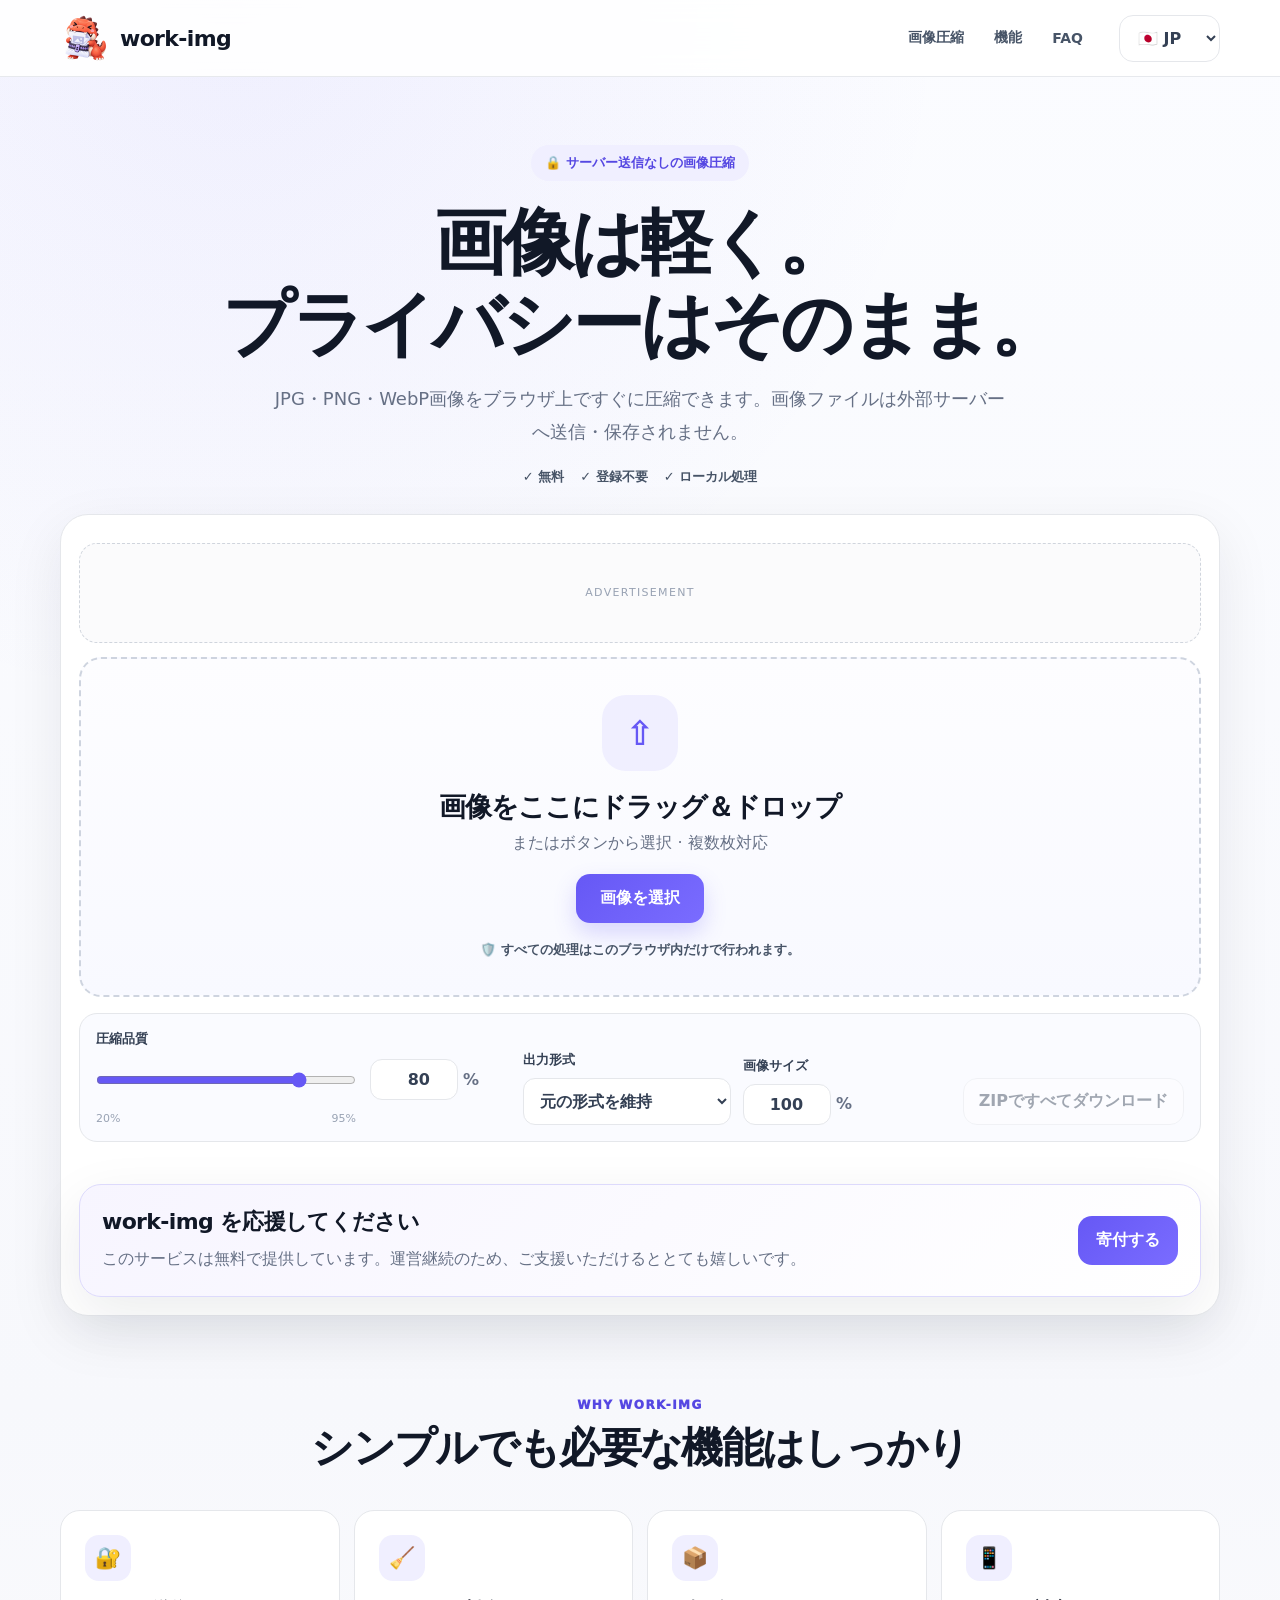
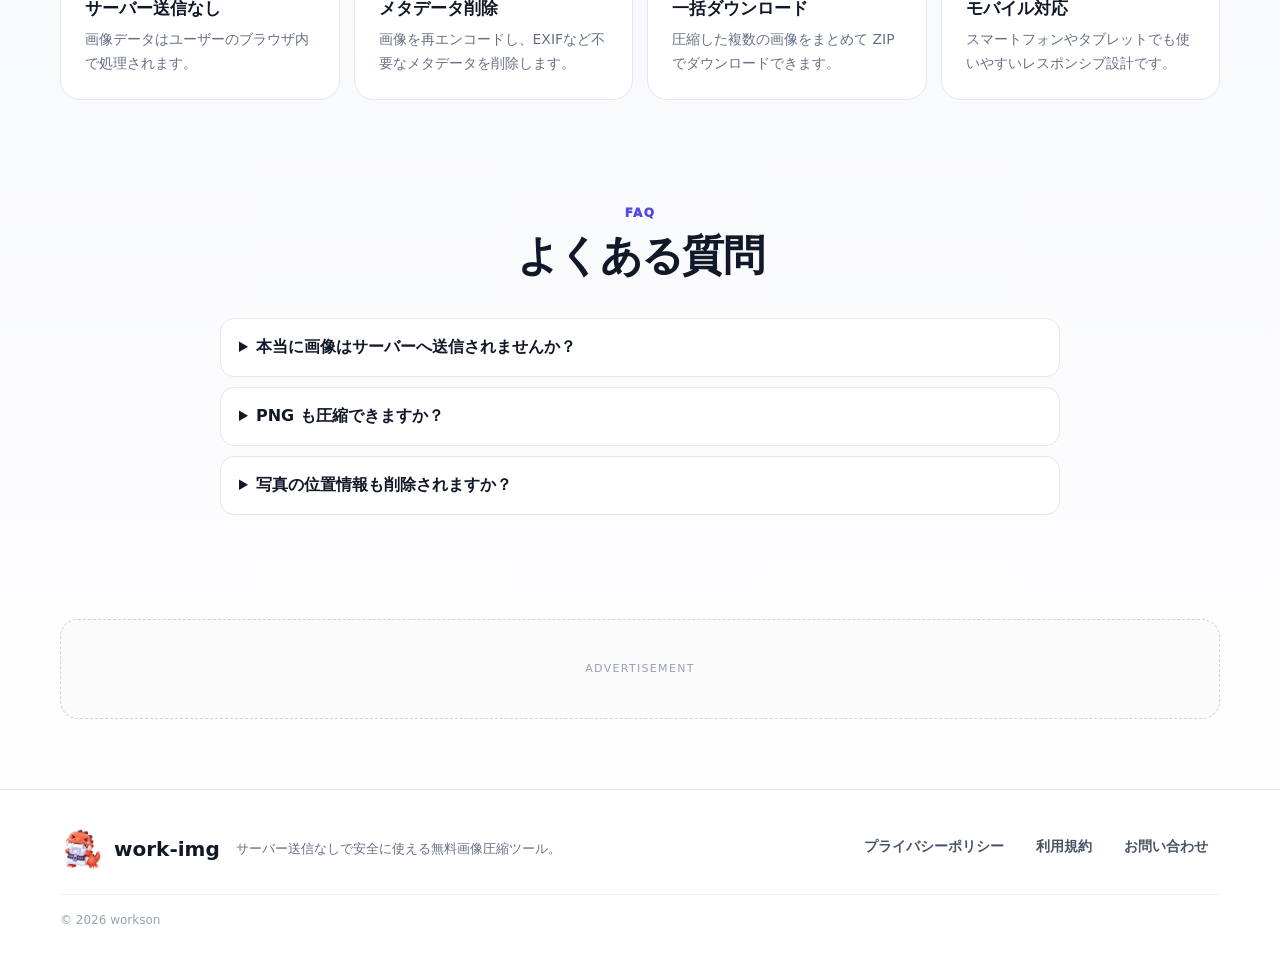
==== commit ed3ba0a1: "Add files via upload" ====
--- a/index.html
+++ b/index.html
@@ -65,7 +65,6 @@
     .control-head{display:flex;align-items:center;justify-content:space-between;gap:10px}
     .control-block label{font-size:13px;font-weight:900;color:#344054}
     .inline-number{display:flex;align-items:center;gap:8px}
-    .suffix-pill{display:inline-flex;align-items:center;justify-content:center;min-width:36px;padding:7px 9px;border-radius:10px;background:#fff;color:#667085;border:1px solid var(--line);font-weight:900;font-variant-numeric:tabular-nums}
     .percent-input{width:88px;padding:10px 12px;border:1px solid var(--line);background:#fff;border-radius:12px;color:#344054;font-weight:800;text-align:right}
     .select-control{border:1px solid var(--line);background:#fff;color:#344054;border-radius:12px;padding:12px;font-weight:700}
     .range-labels{display:flex;justify-content:space-between;font-size:11px;color:#98a2b3}
@@ -153,6 +152,81 @@
       .feature-grid{grid-template-columns:1fr}
       .footer-grid{flex-direction:column}
     }
+
+    /* v4.2 layout refinements */
+    .quality-row{
+      display:flex;
+      align-items:center;
+      gap:14px;
+      min-height:46px;
+    }
+    .quality-slider-wrap{
+      width:260px;
+      flex:0 1 260px;
+    }
+    .quality-slider-wrap input[type=range]{
+      display:block;
+      width:100%;
+      margin:0;
+    }
+    .quality-range-labels{
+      width:260px;
+    }
+    .compact-number{
+      gap:5px;
+      flex:0 0 auto;
+    }
+    .percent-text{
+      display:inline-block;
+      padding:0;
+      margin:0;
+      min-width:auto;
+      border:0;
+      border-radius:0;
+      background:transparent;
+      color:#667085;
+      font-weight:900;
+      line-height:1;
+    }
+    .ad-slot{
+      text-align:center;
+      justify-items:center;
+      align-items:center;
+      place-items:center;
+    }
+    .ad-bottom{
+      margin-left:auto;
+      margin-right:auto;
+      text-align:center;
+    }
+    .footer-brandline{
+      display:flex;
+      align-items:center;
+      gap:16px;
+      min-width:0;
+    }
+    .footer-brandline .footer-desc{
+      margin:0;
+      white-space:nowrap;
+    }
+    @media(max-width:640px){
+      .quality-row{
+        gap:10px;
+      }
+      .quality-slider-wrap,
+      .quality-range-labels{
+        width:200px;
+        flex-basis:200px;
+      }
+      .footer-brandline{
+        flex-wrap:wrap;
+        gap:8px 12px;
+      }
+      .footer-brandline .footer-desc{
+        white-space:normal;
+      }
+    }
+
   </style>
 </head>
 <body>
@@ -204,15 +278,17 @@
 
       <div class="controls">
         <div class="control-block quality-block">
-          <div class="control-head">
-            <label for="quality" data-i18n="qualityLabel">圧縮品質</label>
-            <div class="inline-number">
+          <label for="quality" data-i18n="qualityLabel">圧縮品質</label>
+          <div class="quality-row">
+            <div class="quality-slider-wrap">
+              <input id="quality" type="range" min="20" max="95" value="80" step="1">
+            </div>
+            <div class="inline-number compact-number">
               <input id="qualityInput" class="percent-input" type="number" min="20" max="95" step="1" value="80" aria-label="quality percent">
-              <span class="suffix-pill">%</span>
+              <span class="percent-text">%</span>
             </div>
           </div>
-          <input id="quality" type="range" min="20" max="95" value="80" step="1">
-          <div class="range-labels"><span>20%</span><span>95%</span></div>
+          <div class="range-labels quality-range-labels"><span>20%</span><span>95%</span></div>
         </div>
 
         <div class="control-block">
@@ -227,9 +303,9 @@
 
         <div class="control-block">
           <label for="resizeInput" data-i18n="resizeLabel">画像サイズ</label>
-          <div class="inline-number">
+          <div class="inline-number compact-number">
             <input id="resizeInput" class="percent-input" type="number" min="10" max="100" step="1" value="100" aria-label="resize percent">
-            <span class="suffix-pill">%</span>
+            <span class="percent-text">%</span>
           </div>
         </div>
 
@@ -321,7 +397,7 @@
 
   <footer class="site-footer">
     <div class="container footer-grid">
-      <div>
+      <div class="footer-brandline">
         <div class="footer-brand">
           <img src="[data-uri]" alt="work-img icon">
           <span>work-img</span>
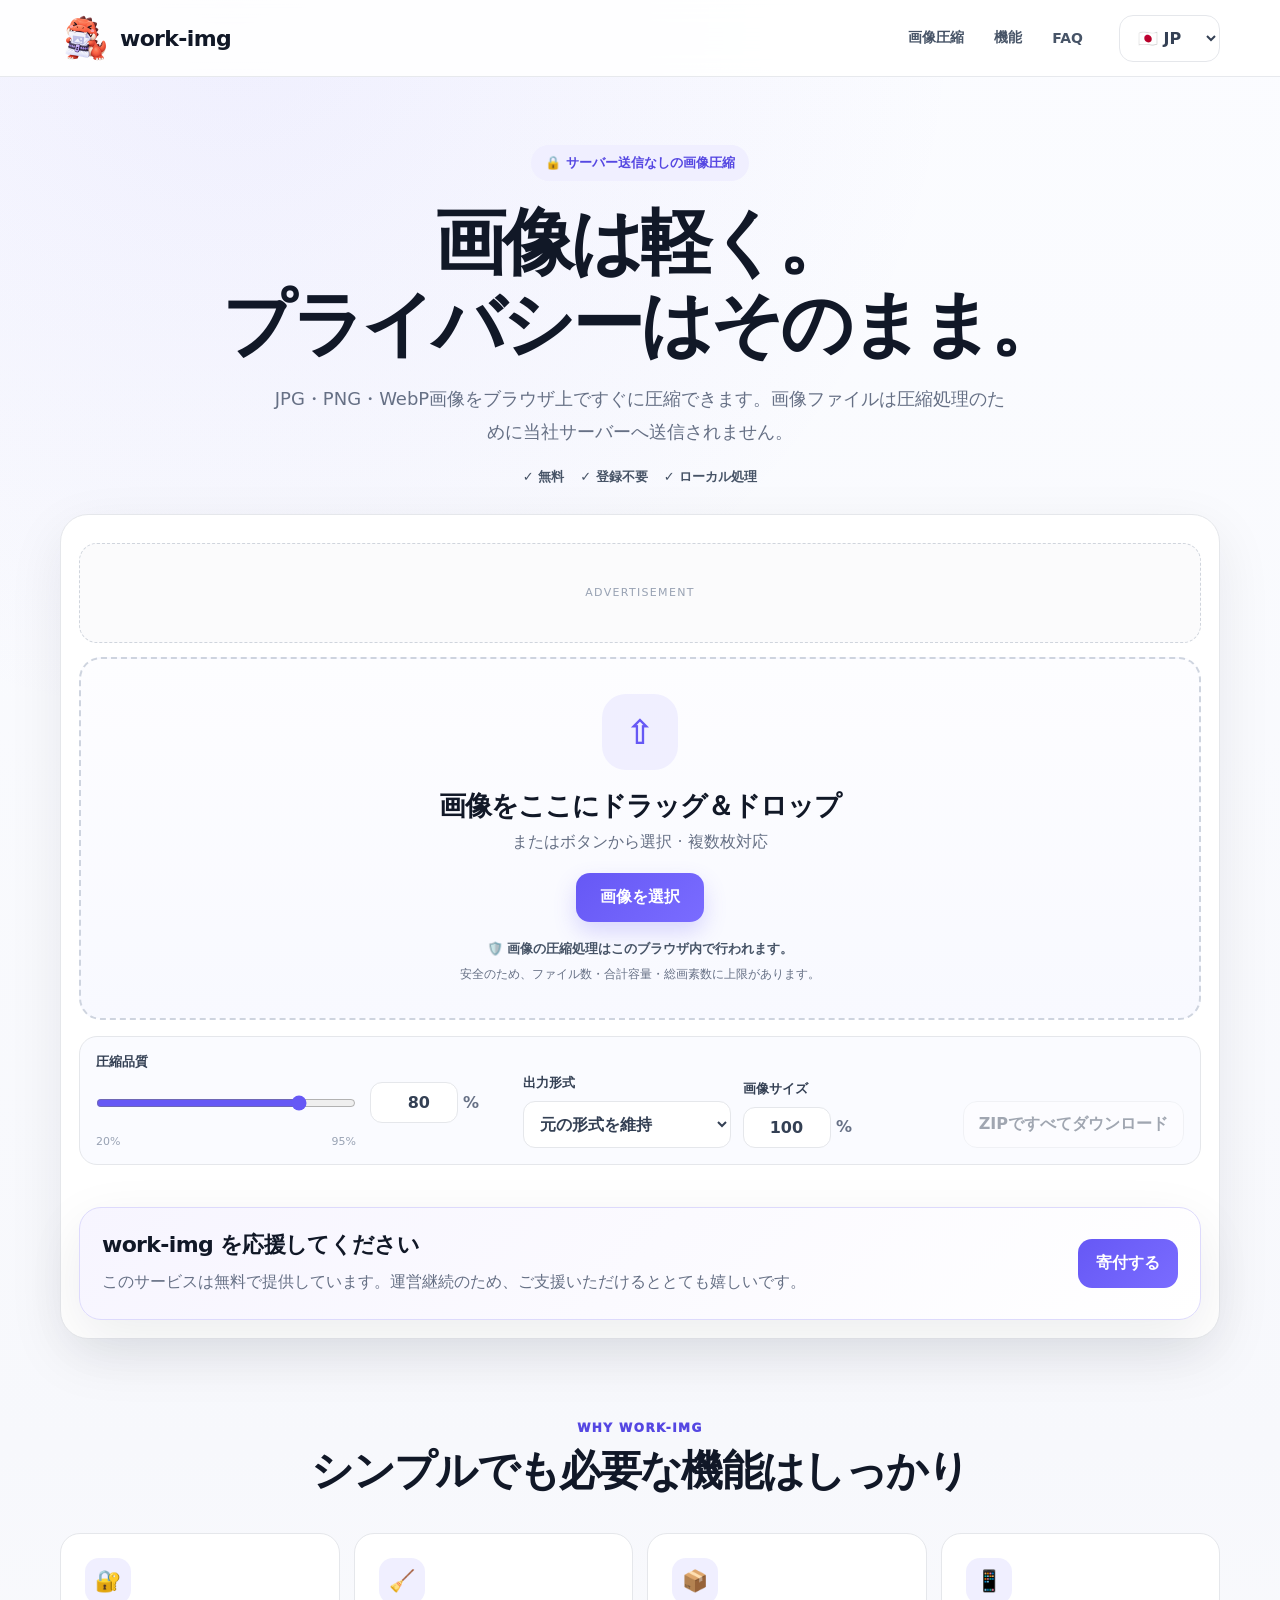
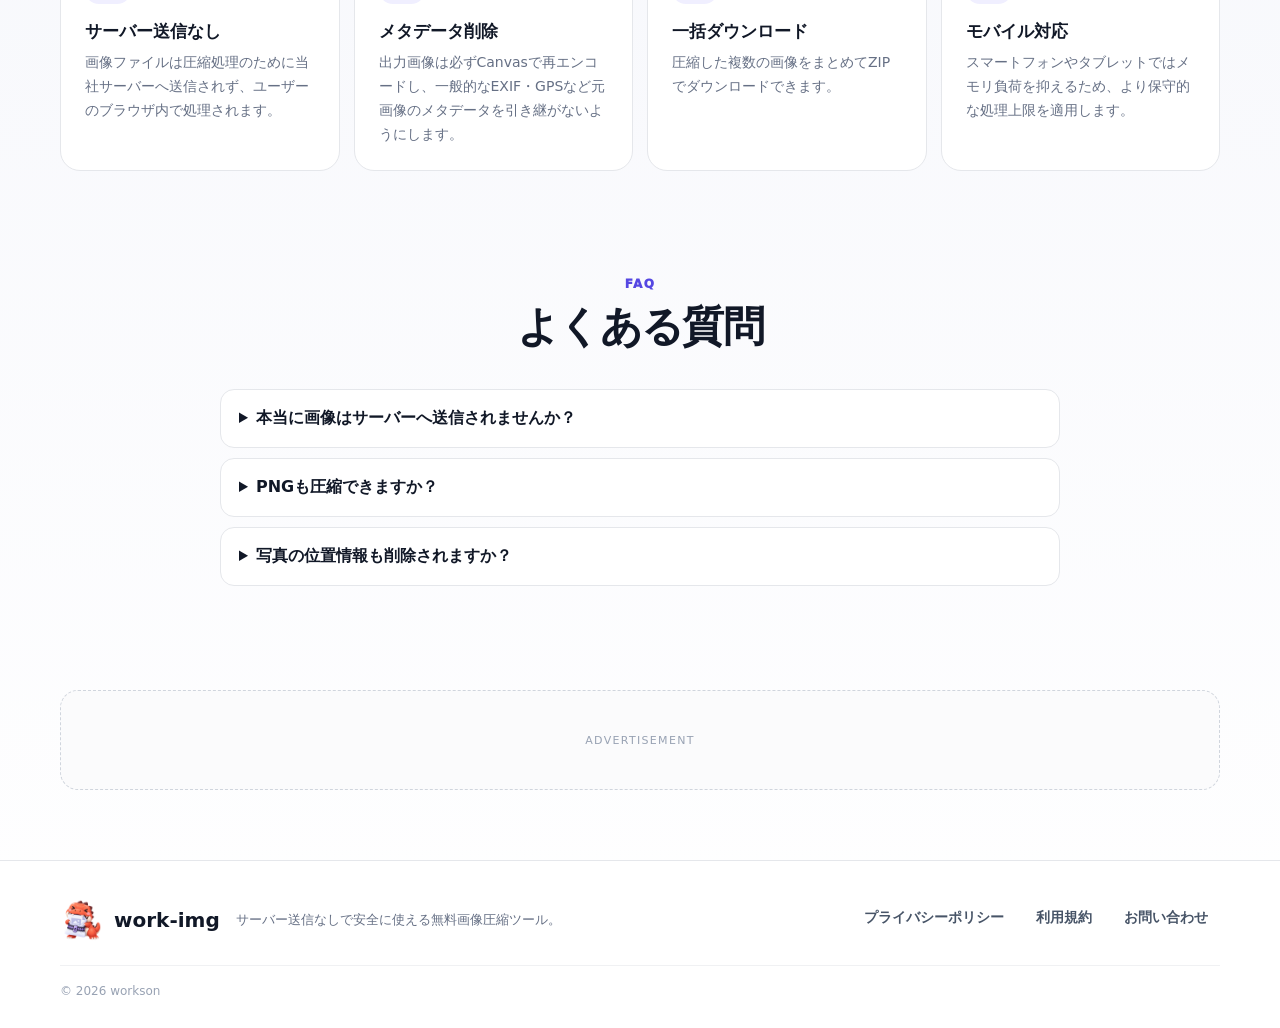
==== commit c48d488a: "Add files via upload" ====
--- a/index.html
+++ b/index.html
@@ -1,929 +1,185 @@
-<!doctype html>
+<!DOCTYPE html>
+
 <html lang="ja">
 <head>
-  <meta charset="utf-8">
-  <meta name="viewport" content="width=device-width,initial-scale=1,viewport-fit=cover">
-  <meta name="theme-color" content="#ffffff">
-  <meta name="description" content="サーバー送信なしで JPG・PNG・WebP 画像を安全に圧縮できる無料の画像軽量化ツール">
-  <meta name="keywords" content="画像圧縮, PNG圧縮, JPG圧縮, WebP変換, 画像軽量化, 無料">
-  <meta name="robots" content="index,follow">
-  <title>work-img — サーバー送信なしの無料画像圧縮</title>
-  <meta property="og:type" content="website">
-  <meta property="og:title" content="work-img — サーバー送信なしの無料画像圧縮">
-  <meta property="og:description" content="画像を外部サーバーへアップロードせず、ブラウザ上でそのまま圧縮できます。">
-  <link rel="icon" href="[data-uri]">
-  <link rel="apple-touch-icon" href="[data-uri]">
-  <style>
-    :root{
-      --bg:#f7f8fc;--panel:#fff;--text:#111827;--muted:#667085;--line:#e5e7eb;
-      --primary:#6658f5;--primary-dark:#5547e2;--primary-soft:#f0efff;
-      --success:#0d8e63;--danger:#c43232;--warning-bg:#fff8e8;--warning-text:#9a6700;
-      --shadow:0 18px 55px rgba(17,24,39,.08);--radius:24px
-    }
-    *{box-sizing:border-box}
-    html{scroll-behavior:smooth}
-    body{
-      margin:0;font-family:Inter,ui-sans-serif,system-ui,-apple-system,BlinkMacSystemFont,"Segoe UI",sans-serif;
-      color:var(--text);
-      background:radial-gradient(circle at 18% 0%,rgba(102,88,245,.08),transparent 26%),linear-gradient(#fbfcff,#f7f8fc 55%,#fff)
-    }
-    a{color:inherit;text-decoration:none}
-    button,input,select{font:inherit}
-    button,input[type=range],select{cursor:pointer}
-    .container{width:min(1160px,calc(100% - 32px));margin-inline:auto}
-    .sr-only{position:absolute;width:1px;height:1px;padding:0;margin:-1px;overflow:hidden;clip:rect(0,0,0,0);white-space:nowrap;border:0}
+<meta charset="utf-8"/>
+<meta content="width=device-width,initial-scale=1,viewport-fit=cover" name="viewport"/>
+<meta content="#ffffff" name="theme-color"/>
+<meta content="画像ファイルを圧縮処理のためにサーバーへ送信せず、ブラウザ内でJPG・PNG・WebP画像を処理する無料画像軽量化ツール" name="description"/>
+<meta content="画像圧縮, PNG圧縮, JPG圧縮, WebP変換, 画像軽量化, 無料" name="keywords"/>
+<meta content="index,follow" name="robots"/>
+<title>work-img — サーバー送信なしの無料画像圧縮</title>
+<meta content="website" property="og:type"/>
+<meta content="work-img — サーバー送信なしの無料画像圧縮" property="og:title"/>
+<meta content="画像ファイルを圧縮処理のために当社サーバーへ送信せず、ブラウザ上で処理します。" property="og:description"/>
 
-    .site-header{position:sticky;top:0;z-index:50;background:rgba(255,255,255,.88);backdrop-filter:blur(16px);border-bottom:1px solid rgba(229,231,235,.9)}
-    .nav{min-height:76px;display:flex;align-items:center;gap:24px}
-    .brand{display:inline-flex;align-items:center;gap:12px;font-weight:900;font-size:22px;letter-spacing:-.03em}
-    .brand img{width:48px;height:48px;object-fit:contain;flex:0 0 auto}
-    .nav-links{margin-left:auto;display:flex;align-items:center;gap:6px}
-    .nav-links a,.footer-links a{color:#475467;font-size:14px;font-weight:700;padding:10px 12px;border-radius:10px}
-    .nav-links a:hover{background:#f4f4f8}
-    .lang-select{border:1px solid var(--line);background:#fff;color:#344054;border-radius:14px;padding:12px 14px;font-weight:700}
 
-    .hero{text-align:center;padding:68px 0 28px}
-    .badge{display:inline-block;padding:9px 14px;background:var(--primary-soft);color:var(--primary-dark);border-radius:999px;font-size:13px;font-weight:900}
-    .hero h1{max-width:840px;margin:20px auto 0;font-size:clamp(42px,6.5vw,72px);line-height:1.14;letter-spacing:-.055em}
-    .hero-copy{max-width:740px;margin:18px auto 0;color:var(--muted);font-size:18px;line-height:1.8}
-    .trust-row{margin-top:20px;display:flex;justify-content:center;gap:16px;flex-wrap:wrap;color:#475467;font-size:13px;font-weight:800}
 
-    .ad-slot{min-height:100px;border:1px dashed #d0d5dd;border-radius:18px;display:grid;place-items:center;background:#fbfbfc;color:#98a2b3;font-size:11px;letter-spacing:.12em;text-transform:uppercase}
-    .ad-top{margin-top:10px;margin-bottom:14px}
-    .tool-panel{background:var(--panel);border:1px solid var(--line);border-radius:28px;padding:18px;box-shadow:var(--shadow)}
-    .dropzone{min-height:340px;border:2px dashed #ced4df;border-radius:22px;background:linear-gradient(180deg,#fdfdff,#f8f9ff);display:flex;flex-direction:column;align-items:center;justify-content:center;text-align:center;padding:35px 20px;transition:.2s ease}
-    .dropzone.dragover{border-color:var(--primary);background:#f4f3ff;transform:translateY(-1px)}
-    .upload-icon{width:76px;height:76px;border-radius:24px;display:grid;place-items:center;background:var(--primary-soft);color:var(--primary);font-size:34px;font-weight:700}
-    .dropzone h2{margin:18px 0 0;font-size:27px;letter-spacing:-.035em}
-    .dropzone p{margin:8px 0 0;color:var(--muted)}
-    .primary-btn,.secondary-btn,.small-btn,.donate-btn{border:0;border-radius:14px;font-weight:900;transition:.15s ease}
-    .primary-btn{margin-top:20px;padding:14px 24px;color:#fff;background:linear-gradient(135deg,var(--primary),#7a6cff);box-shadow:0 10px 22px rgba(102,88,245,.22)}
-    .primary-btn:hover,.donate-btn:hover{transform:translateY(-1px)}
-    .privacy-inline{font-size:13px!important;font-weight:700;color:#475467!important;margin-top:18px!important}
-    .controls{display:grid;grid-template-columns:minmax(320px,1.6fr) minmax(170px,.8fr) minmax(170px,.8fr) auto;gap:12px;align-items:end;margin-top:16px;padding:16px;background:#fafbff;border:1px solid var(--line);border-radius:18px}
-    .control-block{display:flex;flex-direction:column;gap:9px}
-    .control-head{display:flex;align-items:center;justify-content:space-between;gap:10px}
-    .control-block label{font-size:13px;font-weight:900;color:#344054}
-    .inline-number{display:flex;align-items:center;gap:8px}
-    .percent-input{width:88px;padding:10px 12px;border:1px solid var(--line);background:#fff;border-radius:12px;color:#344054;font-weight:800;text-align:right}
-    .select-control{border:1px solid var(--line);background:#fff;color:#344054;border-radius:12px;padding:12px;font-weight:700}
-    .range-labels{display:flex;justify-content:space-between;font-size:11px;color:#98a2b3}
-    input[type=range]{width:100%;accent-color:var(--primary)}
-    .secondary-btn{min-height:46px;padding:12px 15px;background:#fff;border:1px solid var(--line);color:#344054}
-    .secondary-btn:disabled{opacity:.45;cursor:not-allowed}
+<meta content="default-src 'self'; img-src 'self' blob:; script-src 'self'; style-src 'self'; connect-src 'none'; object-src 'none'; base-uri 'none'; form-action 'self'; frame-src 'none'; worker-src 'none'" http-equiv="Content-Security-Policy"/><meta content="strict-origin-when-cross-origin" name="referrer"/><link href="assets/icons/favicon.ico" rel="icon"/><link href="assets/icons/apple-touch-icon.png" rel="apple-touch-icon"/><link href="assets/css/app.css" rel="stylesheet"/></head>
+<body>
+<header class="site-header">
+<div class="container nav">
+<a aria-label="work-img home" class="brand" href="./index.html">
+<img alt="work-img icon" src="assets/icons/logo.png"/>
+<span>work-img</span>
+</a>
+<nav aria-label="Main navigation" class="nav-links">
+<a data-i18n="navTool" href="#tool">画像圧縮</a>
+<a data-i18n="navFeatures" href="#features">機能</a>
+<a href="#faq">FAQ</a>
+</nav>
+<label class="sr-only" for="langSelect">Language</label>
+<select aria-label="Language" class="lang-select" id="langSelect">
+<option selected="" value="ja">🇯🇵 JP</option>
+<option value="ko">🇰🇷 KR</option>
+<option value="en">🇺🇸 EN</option>
+</select>
+</div>
+</header>
+<main>
+<section class="hero container">
+<div class="badge" data-i18n="badge">🔒 サーバー送信なしの画像圧縮</div>
+<h1><span data-i18n="heroLine1">画像は軽く。</span><br/><span data-i18n="heroLine2">プライバシーはそのまま。</span></h1>
+<p class="hero-copy" data-i18n="heroCopy">JPG・PNG・WebP画像をブラウザ上ですぐに圧縮できます。画像ファイルは圧縮処理のために当社サーバーへ送信されません。</p>
+<div class="trust-row">
+<span data-i18n="trust1">✓ 無料</span>
+<span data-i18n="trust2">✓ 登録不要</span>
+<span data-i18n="trust3">✓ ローカル処理</span>
+</div>
+</section>
+<section aria-labelledby="toolTitle" class="container tool-panel" id="tool">
+<div class="ad-slot ad-top">ADVERTISEMENT</div>
+<div aria-describedby="dropHelp" class="dropzone" id="dropzone" role="button" tabindex="0">
+<div aria-hidden="true" class="upload-icon">⇧</div>
+<h2 data-i18n="dropTitle" id="toolTitle">画像をここにドラッグ＆ドロップ</h2>
+<p data-i18n="dropHelp" id="dropHelp">またはボタンから選択 · 複数枚対応</p>
+<button class="primary-btn" data-i18n="choose" id="pickBtn" type="button">画像を選択</button>
+<input accept="image/jpeg,image/png,image/webp,image/avif" hidden="" id="fileInput" multiple="" type="file"/>
+<p class="privacy-inline" data-i18n="privacyInline">🛡️ 画像の圧縮処理はこのブラウザ内で行われます。</p><p class="limit-note" data-i18n="limitNote">安全のため、ファイル数・合計容量・総画素数に上限があります。</p>
+</div>
+<div class="controls">
+<div class="control-block quality-block">
+<label data-i18n="qualityLabel" for="quality">圧縮品質</label>
+<div class="quality-row">
+<div class="quality-slider-wrap">
+<input id="quality" max="95" min="20" step="1" type="range" value="80"/>
+</div>
+<div class="inline-number compact-number">
+<input aria-label="quality percent" class="percent-input" id="qualityInput" max="95" min="20" step="1" type="number" value="80"/>
+<span class="percent-text">%</span>
+</div>
+</div>
+<div class="range-labels quality-range-labels"><span>20%</span><span>95%</span></div>
+</div>
+<div class="control-block">
+<label data-i18n="formatLabel" for="formatSelect">出力形式</label>
+<select class="select-control" id="formatSelect">
+<option data-i18n="keepFormat" value="auto">元の形式を維持</option>
+<option value="image/jpeg">JPG</option>
+<option value="image/webp">WebP</option>
+<option value="image/png">PNG</option>
+</select>
+</div>
+<div class="control-block">
+<label data-i18n="resizeLabel" for="resizeInput">画像サイズ</label>
+<div class="inline-number compact-number">
+<input aria-label="resize percent" class="percent-input" id="resizeInput" max="100" min="10" step="1" type="number" value="100"/>
+<span class="percent-text">%</span>
+</div>
+</div>
+<div class="control-block action-block">
+<button class="secondary-btn" data-i18n="downloadZip" disabled="" id="downloadAll" type="button">ZIPですべてダウンロード</button>
+</div>
+</div>
+<div aria-live="polite" class="status" id="status"></div>
+<div class="summary" hidden="" id="summary">
+<article>
+<span data-i18n="summaryBefore" id="summaryBeforeLabel">圧縮前</span>
+<strong id="beforeTotal">0 KB</strong>
+</article>
+<article>
+<span data-i18n="summaryAfter">圧縮後</span>
+<strong id="afterTotal">0 KB</strong>
+</article>
+<article>
+<span data-i18n="summarySaved" id="summaryDeltaLabel">削減率</span>
+<strong class="saved" id="savedTotal">0%</strong>
+</article>
+</div>
+<div class="results" id="results"></div>
+<div class="donation-card">
+<div class="donation-text">
+<h3 data-i18n="donationTitle">work-img を応援してください</h3>
+<p data-i18n="donationText">このサービスは無料で提供しています。運営継続のため、ご支援いただけるととても嬉しいです。</p>
+</div>
+<a class="donate-btn" data-i18n="donateBtn" href="#">寄付する</a>
+</div>
+</section>
+<section class="container section" id="features">
+<div class="section-heading">
+<p class="section-kicker" data-i18n="featureKicker">WHY WORK-IMG</p>
+<h2 data-i18n="featureTitle">シンプルでも必要な機能はしっかり</h2>
+</div>
+<div class="feature-grid">
+<article class="feature-card">
+<div class="feature-icon">🔐</div>
+<h3 data-i18n="f1Title">サーバー送信なし</h3>
+<p data-i18n="f1Text">画像データはユーザーのブラウザ内で処理されます。</p>
+</article>
+<article class="feature-card">
+<div class="feature-icon">🧹</div>
+<h3 data-i18n="f2Title">メタデータ削除</h3>
+<p data-i18n="f2Text">画像を再エンコードし、EXIFなど不要なメタデータを削除します。</p>
+</article>
+<article class="feature-card">
+<div class="feature-icon">📦</div>
+<h3 data-i18n="f3Title">一括ダウンロード</h3>
+<p data-i18n="f3Text">圧縮した複数の画像をまとめて ZIP でダウンロードできます。</p>
+</article>
+<article class="feature-card">
+<div class="feature-icon">📱</div>
+<h3 data-i18n="f4Title">モバイル対応</h3>
+<p data-i18n="f4Text">スマートフォンやタブレットでも使いやすいレスポンシブ設計です。</p>
+</article>
+</div>
+</section>
+<section class="container section faq-section" id="faq">
+<div class="section-heading">
+<p class="section-kicker">FAQ</p>
+<h2 data-i18n="faqTitle">よくある質問</h2>
+</div>
+<details>
+<summary data-i18n="faq1q">本当に画像はサーバーへ送信されませんか？</summary>
+<p data-i18n="faq1a">はい。圧縮処理はブラウザ機能を使い、ユーザーの端末上で実行されます。</p>
+</details>
+<details>
+<summary data-i18n="faq2q">PNG も圧縮できますか？</summary>
+<p data-i18n="faq2a">可能です。PNG は可逆圧縮形式のため、JPG/WebP より容量変化が小さい場合があります。</p>
+</details>
+<details>
+<summary data-i18n="faq3q">写真の位置情報も削除されますか？</summary>
+<p data-i18n="faq3a">画像を再生成するため、一般的な EXIF 位置情報は出力ファイルに含まれません。</p>
+</details>
+</section>
+<section class="container ad-slot ad-bottom">ADVERTISEMENT</section>
+</main>
+<footer class="site-footer">
+<div class="container footer-grid">
+<div class="footer-brandline">
+<div class="footer-brand">
+<img alt="work-img icon" src="assets/icons/logo.png"/>
+<span>work-img</span>
+</div>
+<p class="footer-desc" data-i18n="footerDesc">サーバー送信なしで安全に使える無料画像圧縮ツール。</p>
+</div>
+<div class="footer-links">
+<a data-i18n="privacyLink" href="privacy.html">プライバシーポリシー</a>
+<a data-i18n="termsLink" href="terms.html">利用規約</a>
+<a data-i18n="contactLink" href="contact.html">お問い合わせ</a>
+</div>
+</div>
+<div class="container copyright">© 2026 workson</div>
+</footer>
 
-    .status{display:none;margin-top:14px;padding:14px 16px;border-radius:14px;font-size:13px;font-weight:800}
-    .status.show{display:block}
-    .status.info{background:#f5f7ff;color:#4c46bd;border:1px solid #dddafc}
-    .status.warn{background:var(--warning-bg);color:var(--warning-text);border:1px solid #f5d985}
-    .status.error{background:#fff1f1;color:var(--danger);border:1px solid #f5c2c2}
-    .summary{display:grid;grid-template-columns:repeat(3,1fr);gap:12px;margin-top:16px}
-    .summary[hidden]{display:none}
-    .summary article{padding:20px;border:1px solid var(--line);border-radius:18px;background:#fff}
-    .summary span{display:block;font-size:12px;color:var(--muted);font-weight:700}
-    .summary strong{display:block;font-size:26px;margin-top:6px}
-    .summary .saved{color:var(--success)}
-    .summary .increased{color:var(--danger)}
-
-    .results{display:grid;gap:12px;margin-top:16px}
-    .result-card{display:grid;grid-template-columns:86px minmax(0,1fr) auto;gap:14px;align-items:center;padding:14px;border:1px solid var(--line);border-radius:18px;background:#fff}
-    .thumb{width:86px;height:86px;object-fit:cover;border-radius:14px;background:#f3f4f6;border:1px solid var(--line)}
-    .file-name{font-size:18px;font-weight:900;overflow:hidden;text-overflow:ellipsis;white-space:nowrap}
-    .file-meta{display:flex;flex-wrap:wrap;gap:7px 14px;margin-top:7px;color:var(--muted);font-size:12px}
-    .file-meta .good{color:var(--success);font-weight:900}
-    .file-meta .bad{color:var(--danger);font-weight:900}
-    .optimized-note{display:inline-flex;align-items:center;padding:2px 8px;border-radius:999px;background:#eefbf5;color:var(--success);font-weight:900}
-    .file-actions{display:flex;gap:8px}
-    .small-btn{padding:10px 12px;background:#fff;border:1px solid var(--line);color:#344054}
-    .small-btn.primary{color:var(--primary-dark)}
-
-    .donation-card{margin-top:26px;padding:22px;border:1px solid #dddafc;background:linear-gradient(135deg,#f7f5ff,#ffffff);border-radius:22px;display:flex;align-items:center;justify-content:space-between;gap:16px;box-shadow:var(--shadow)}
-    .donation-text h3{margin:0 0 8px;font-size:22px;letter-spacing:-.03em}
-    .donation-text p{margin:0;color:var(--muted);line-height:1.8}
-    .donate-btn{padding:14px 18px;background:linear-gradient(135deg,var(--primary),#7a6cff);color:#fff;white-space:nowrap}
-
-    .section{padding-top:82px;padding-bottom:24px}
-    .section-heading{text-align:center;max-width:740px;margin:0 auto 34px}
-    .section-kicker{margin:0 0 8px;color:var(--primary-dark);font-weight:950;font-size:12px;letter-spacing:.12em}
-    .section-heading h2{margin:0;font-size:clamp(30px,4vw,42px);letter-spacing:-.04em}
-    .feature-grid{display:grid;grid-template-columns:repeat(4,1fr);gap:14px}
-    .feature-card{padding:24px;border:1px solid var(--line);border-radius:20px;background:#fff}
-    .feature-icon{width:46px;height:46px;display:grid;place-items:center;border-radius:14px;background:var(--primary-soft);font-size:21px}
-    .feature-card h3{margin:16px 0 7px;font-size:17px}
-    .feature-card p{margin:0;color:var(--muted);font-size:14px;line-height:1.72}
-
-    .faq-section{padding-bottom:68px}
-    .faq-section details{max-width:840px;margin:10px auto;border:1px solid var(--line);border-radius:14px;background:#fff;padding:0 18px}
-    .faq-section summary{cursor:pointer;padding:18px 0;font-weight:900}
-    .faq-section details p{margin:0;padding:0 0 18px;color:var(--muted);line-height:1.8}
-
-    .ad-bottom{margin:26px 0 70px}
-    .site-footer{border-top:1px solid var(--line);background:#fff}
-    .footer-grid{display:flex;justify-content:space-between;gap:28px;padding:38px 0 24px}
-    .footer-brand{display:inline-flex;align-items:center;gap:12px;font-weight:900;font-size:20px}
-    .footer-brand img{width:42px;height:42px;object-fit:contain}
-    .footer-desc{margin:12px 0 0;color:var(--muted);font-size:13px;line-height:1.8}
-    .footer-links{display:flex;align-items:flex-start;gap:8px;flex-wrap:wrap}
-    .copyright{padding:18px 0 30px;border-top:1px solid #f0f1f3;color:#98a2b3;font-size:12px}
-
-    @media(max-width:980px){
-      .controls{grid-template-columns:1fr 1fr}
-      .quality-block{grid-column:1/-1}
-      .action-block{grid-column:1/-1}
-      .feature-grid{grid-template-columns:1fr 1fr}
-      .donation-card{flex-direction:column;align-items:flex-start}
-    }
-    @media(max-width:640px){
-      .container{width:min(100% - 22px,1160px)}
-      .nav{min-height:68px}
-      .nav-links{display:none}
-      .hero{padding:48px 0 24px}
-      .hero-copy{font-size:16px}
-      .tool-panel{padding:10px;border-radius:22px}
-      .dropzone{min-height:300px}
-      .controls{grid-template-columns:1fr;padding:12px}
-      .quality-block,.action-block{grid-column:auto}
-      .select-control,.secondary-btn{width:100%}
-      .summary{grid-template-columns:1fr}
-      .result-card{grid-template-columns:68px minmax(0,1fr)}
-      .thumb{width:68px;height:68px}
-      .file-actions{grid-column:1/-1}
-      .file-actions .small-btn{flex:1}
-      .feature-grid{grid-template-columns:1fr}
-      .footer-grid{flex-direction:column}
-    }
-
-    /* v4.2 layout refinements */
-    .quality-row{
-      display:flex;
-      align-items:center;
-      gap:14px;
-      min-height:46px;
-    }
-    .quality-slider-wrap{
-      width:260px;
-      flex:0 1 260px;
-    }
-    .quality-slider-wrap input[type=range]{
-      display:block;
-      width:100%;
-      margin:0;
-    }
-    .quality-range-labels{
-      width:260px;
-    }
-    .compact-number{
-      gap:5px;
-      flex:0 0 auto;
-    }
-    .percent-text{
-      display:inline-block;
-      padding:0;
-      margin:0;
-      min-width:auto;
-      border:0;
-      border-radius:0;
-      background:transparent;
-      color:#667085;
-      font-weight:900;
-      line-height:1;
-    }
-    .ad-slot{
-      text-align:center;
-      justify-items:center;
-      align-items:center;
-      place-items:center;
-    }
-    .ad-bottom{
-      margin-left:auto;
-      margin-right:auto;
-      text-align:center;
-    }
-    .footer-brandline{
-      display:flex;
-      align-items:center;
-      gap:16px;
-      min-width:0;
-    }
-    .footer-brandline .footer-desc{
-      margin:0;
-      white-space:nowrap;
-    }
-    @media(max-width:640px){
-      .quality-row{
-        gap:10px;
-      }
-      .quality-slider-wrap,
-      .quality-range-labels{
-        width:200px;
-        flex-basis:200px;
-      }
-      .footer-brandline{
-        flex-wrap:wrap;
-        gap:8px 12px;
-      }
-      .footer-brandline .footer-desc{
-        white-space:normal;
-      }
-    }
-
-  </style>
-</head>
-<body>
-  <header class="site-header">
-    <div class="container nav">
-      <a class="brand" href="./index.html" aria-label="work-img home">
-        <img src="[data-uri]" alt="work-img icon">
-        <span>work-img</span>
-      </a>
-
-      <nav class="nav-links" aria-label="Main navigation">
-        <a href="#tool" data-i18n="navTool">画像圧縮</a>
-        <a href="#features" data-i18n="navFeatures">機能</a>
-        <a href="#faq">FAQ</a>
-      </nav>
-
-      <label class="sr-only" for="langSelect">Language</label>
-      <select id="langSelect" class="lang-select" aria-label="Language">
-        <option value="ja" selected>🇯🇵 JP</option>
-        <option value="ko">🇰🇷 KR</option>
-        <option value="en">🇺🇸 EN</option>
-      </select>
-    </div>
-  </header>
-
-  <main>
-    <section class="hero container">
-      <div class="badge" data-i18n="badge">🔒 サーバー送信なしの画像圧縮</div>
-      <h1 data-i18n="heroTitle">画像は軽く。<br>プライバシーはそのまま。</h1>
-      <p class="hero-copy" data-i18n="heroCopy">JPG・PNG・WebP画像をブラウザ上ですぐに圧縮できます。画像ファイルは外部サーバーへ送信・保存されません。</p>
-      <div class="trust-row">
-        <span data-i18n="trust1">✓ 無料</span>
-        <span data-i18n="trust2">✓ 登録不要</span>
-        <span data-i18n="trust3">✓ ローカル処理</span>
-      </div>
-    </section>
-
-    <section class="container tool-panel" id="tool" aria-labelledby="toolTitle">
-      <div class="ad-slot ad-top">ADVERTISEMENT</div>
-
-      <div class="dropzone" id="dropzone" tabindex="0" role="button" aria-describedby="dropHelp">
-        <div class="upload-icon" aria-hidden="true">⇧</div>
-        <h2 id="toolTitle" data-i18n="dropTitle">画像をここにドラッグ＆ドロップ</h2>
-        <p id="dropHelp" data-i18n="dropHelp">またはボタンから選択 · 複数枚対応</p>
-        <button id="pickBtn" class="primary-btn" type="button" data-i18n="choose">画像を選択</button>
-        <input id="fileInput" type="file" accept="image/jpeg,image/png,image/webp,image/avif" multiple hidden>
-        <p class="privacy-inline" data-i18n="privacyInline">🛡️ すべての処理はこのブラウザ内だけで行われます。</p>
-      </div>
-
-      <div class="controls">
-        <div class="control-block quality-block">
-          <label for="quality" data-i18n="qualityLabel">圧縮品質</label>
-          <div class="quality-row">
-            <div class="quality-slider-wrap">
-              <input id="quality" type="range" min="20" max="95" value="80" step="1">
-            </div>
-            <div class="inline-number compact-number">
-              <input id="qualityInput" class="percent-input" type="number" min="20" max="95" step="1" value="80" aria-label="quality percent">
-              <span class="percent-text">%</span>
-            </div>
-          </div>
-          <div class="range-labels quality-range-labels"><span>20%</span><span>95%</span></div>
-        </div>
-
-        <div class="control-block">
-          <label for="formatSelect" data-i18n="formatLabel">出力形式</label>
-          <select id="formatSelect" class="select-control">
-            <option value="auto" data-i18n="keepFormat">元の形式を維持</option>
-            <option value="image/jpeg">JPG</option>
-            <option value="image/webp">WebP</option>
-            <option value="image/png">PNG</option>
-          </select>
-        </div>
-
-        <div class="control-block">
-          <label for="resizeInput" data-i18n="resizeLabel">画像サイズ</label>
-          <div class="inline-number compact-number">
-            <input id="resizeInput" class="percent-input" type="number" min="10" max="100" step="1" value="100" aria-label="resize percent">
-            <span class="percent-text">%</span>
-          </div>
-        </div>
-
-        <div class="control-block action-block">
-          <button id="downloadAll" class="secondary-btn" type="button" disabled data-i18n="downloadZip">ZIPですべてダウンロード</button>
-        </div>
-      </div>
-
-      <div id="status" class="status" aria-live="polite"></div>
-
-      <div id="summary" class="summary" hidden>
-        <article>
-          <span id="summaryBeforeLabel" data-i18n="summaryBefore">圧縮前</span>
-          <strong id="beforeTotal">0 KB</strong>
-        </article>
-        <article>
-          <span data-i18n="summaryAfter">圧縮後</span>
-          <strong id="afterTotal">0 KB</strong>
-        </article>
-        <article>
-          <span id="summaryDeltaLabel" data-i18n="summarySaved">削減率</span>
-          <strong id="savedTotal" class="saved">0%</strong>
-        </article>
-      </div>
-
-      <div id="results" class="results"></div>
-
-      <div class="donation-card">
-        <div class="donation-text">
-          <h3 data-i18n="donationTitle">work-img を応援してください</h3>
-          <p data-i18n="donationText">このサービスは無料で提供しています。運営継続のため、ご支援いただけるととても嬉しいです。</p>
-        </div>
-        <a class="donate-btn" href="#" data-i18n="donateBtn">寄付する</a>
-      </div>
-    </section>
-
-    <section class="container section" id="features">
-      <div class="section-heading">
-        <p class="section-kicker" data-i18n="featureKicker">WHY WORK-IMG</p>
-        <h2 data-i18n="featureTitle">シンプルでも必要な機能はしっかり</h2>
-      </div>
-
-      <div class="feature-grid">
-        <article class="feature-card">
-          <div class="feature-icon">🔐</div>
-          <h3 data-i18n="f1Title">サーバー送信なし</h3>
-          <p data-i18n="f1Text">画像データはユーザーのブラウザ内で処理されます。</p>
-        </article>
-        <article class="feature-card">
-          <div class="feature-icon">🧹</div>
-          <h3 data-i18n="f2Title">メタデータ削除</h3>
-          <p data-i18n="f2Text">画像を再エンコードし、EXIFなど不要なメタデータを削除します。</p>
-        </article>
-        <article class="feature-card">
-          <div class="feature-icon">📦</div>
-          <h3 data-i18n="f3Title">一括ダウンロード</h3>
-          <p data-i18n="f3Text">圧縮した複数の画像をまとめて ZIP でダウンロードできます。</p>
-        </article>
-        <article class="feature-card">
-          <div class="feature-icon">📱</div>
-          <h3 data-i18n="f4Title">モバイル対応</h3>
-          <p data-i18n="f4Text">スマートフォンやタブレットでも使いやすいレスポンシブ設計です。</p>
-        </article>
-      </div>
-    </section>
-
-    <section id="faq" class="container section faq-section">
-      <div class="section-heading">
-        <p class="section-kicker">FAQ</p>
-        <h2 data-i18n="faqTitle">よくある質問</h2>
-      </div>
-
-      <details>
-        <summary data-i18n="faq1q">本当に画像はサーバーへ送信されませんか？</summary>
-        <p data-i18n="faq1a">はい。圧縮処理はブラウザ機能を使い、ユーザーの端末上で実行されます。</p>
-      </details>
-      <details>
-        <summary data-i18n="faq2q">PNG も圧縮できますか？</summary>
-        <p data-i18n="faq2a">可能です。PNG は可逆圧縮形式のため、JPG/WebP より容量変化が小さい場合があります。</p>
-      </details>
-      <details>
-        <summary data-i18n="faq3q">写真の位置情報も削除されますか？</summary>
-        <p data-i18n="faq3a">画像を再生成するため、一般的な EXIF 位置情報は出力ファイルに含まれません。</p>
-      </details>
-    </section>
-
-    <section class="container ad-slot ad-bottom">ADVERTISEMENT</section>
-  </main>
-
-  <footer class="site-footer">
-    <div class="container footer-grid">
-      <div class="footer-brandline">
-        <div class="footer-brand">
-          <img src="[data-uri]" alt="work-img icon">
-          <span>work-img</span>
-        </div>
-        <p class="footer-desc" data-i18n="footerDesc">サーバー送信なしで安全に使える無料画像圧縮ツール。</p>
-      </div>
-      <div class="footer-links">
-        <a href="privacy.html" data-i18n="privacyLink">プライバシーポリシー</a>
-        <a href="terms.html" data-i18n="termsLink">利用規約</a>
-        <a href="contact.html" data-i18n="contactLink">お問い合わせ</a>
-      </div>
-    </div>
-    <div class="container copyright">© 2026 workson</div>
-  </footer>
-
-  <script>
-  (() => {
-    'use strict';
-
-    const $ = (s) => document.querySelector(s);
-
-    const qualityRange = $('#quality');
-    const qualityInput = $('#qualityInput');
-    const resizeInput = $('#resizeInput');
-    const fileInput = $('#fileInput');
-    const pickBtn = $('#pickBtn');
-    const dropzone = $('#dropzone');
-    const formatSelect = $('#formatSelect');
-    const downloadAll = $('#downloadAll');
-    const results = $('#results');
-    const summary = $('#summary');
-    const statusEl = $('#status');
-    const deltaLabel = $('#summaryDeltaLabel');
-
-    const MAX_FILES = 30;
-    const MAX_FILE_SIZE = 35 * 1024 * 1024;
-    const MAX_PIXELS = 32000000;
-    const MAX_DIMENSION = 8192;
-
-    let lang = 'ja';
-    let sourceFiles = [];
-    let jobs = [];
-    let recompressTimer = 0;
-
-    const I18N = {
-      ja: {
-        navTool:'画像圧縮', navFeatures:'機能', badge:'🔒 サーバー送信なしの画像圧縮',
-        heroTitle:'画像は軽く。<br>プライバシーはそのまま。', heroCopy:'JPG・PNG・WebP画像をブラウザ上ですぐに圧縮できます。画像ファイルは外部サーバーへ送信・保存されません。',
-        trust1:'✓ 無料', trust2:'✓ 登録不要', trust3:'✓ ローカル処理',
-        dropTitle:'画像をここにドラッグ＆ドロップ', dropHelp:'またはボタンから選択 · 複数枚対応', choose:'画像を選択',
-        privacyInline:'🛡️ すべての処理はこのブラウザ内だけで行われます。',
-        qualityLabel:'圧縮品質', formatLabel:'出力形式', keepFormat:'元の形式を維持', resizeLabel:'画像サイズ',
-        downloadZip:'ZIPですべてダウンロード', summaryBefore:'圧縮前', summaryAfter:'圧縮後', summarySaved:'削減率', summaryIncrease:'増加率',
-        donationTitle:'work-img を応援してください', donationText:'このサービスは無料で提供しています。運営継続のため、ご支援いただけるととても嬉しいです。', donateBtn:'寄付する',
-        featureKicker:'WHY WORK-IMG', featureTitle:'シンプルでも必要な機能はしっかり',
-        f1Title:'サーバー送信なし', f1Text:'画像データはユーザーのブラウザ内で処理されます。',
-        f2Title:'メタデータ削除', f2Text:'画像を再エンコードし、EXIFなど不要なメタデータを削除します。',
-        f3Title:'一括ダウンロード', f3Text:'圧縮した複数の画像をまとめて ZIP でダウンロードできます。',
-        f4Title:'モバイル対応', f4Text:'スマートフォンやタブレットでも使いやすいレスポンシブ設計です。',
-        faqTitle:'よくある質問',
-        faq1q:'本当に画像はサーバーへ送信されませんか？', faq1a:'はい。圧縮処理はブラウザ機能を使い、ユーザーの端末上で実行されます。',
-        faq2q:'PNG も圧縮できますか？', faq2a:'可能です。PNG は可逆圧縮形式のため、JPG/WebP より容量変化が小さい場合があります。',
-        faq3q:'写真の位置情報も削除されますか？', faq3a:'画像を再生成するため、一般的な EXIF 位置情報は出力ファイルに含まれません。',
-        footerDesc:'サーバー送信なしで安全に使える無料画像圧縮ツール。', privacyLink:'プライバシーポリシー', termsLink:'利用規約', contactLink:'お問い合わせ',
-        processing:'画像を処理しています…', done:'圧縮が完了しました。', failed:'一部の画像を処理できませんでした。',
-        download:'ダウンロード', remove:'削除', original:'元画像', compressed:'圧縮後', saved:'削減', increase:'容量増加',
-        optimizedBadge:'すでに最適化済み', optimizedStatus:'一部のファイルはすでに最適化されており、これ以上ほとんど圧縮できません。',
-        pngHint:'PNG は可逆形式のため、JPG / WebP より容量変化が小さい場合があります。'
-      },
-      ko: {
-        navTool:'이미지 압축', navFeatures:'기능', badge:'🔒 서버 전송 없는 이미지 압축',
-        heroTitle:'이미지는 가볍게.<br>개인정보는 그대로.', heroCopy:'JPG, PNG, WebP 이미지를 브라우저에서 바로 압축하세요. 이미지 파일은 외부 서버로 전송되거나 저장되지 않습니다.',
-        trust1:'✓ 무료', trust2:'✓ 회원가입 없음', trust3:'✓ 로컬 처리',
-        dropTitle:'이미지를 여기에 드래그하세요', dropHelp:'또는 버튼을 눌러 파일을 선택하세요 · 여러 장 가능', choose:'이미지 선택',
-        privacyInline:'🛡️ 모든 처리는 현재 브라우저 안에서만 이루어집니다.',
-        qualityLabel:'압축 품질', formatLabel:'출력 형식', keepFormat:'원본 형식 유지', resizeLabel:'이미지 크기',
-        downloadZip:'ZIP으로 모두 다운로드', summaryBefore:'압축 전', summaryAfter:'압축 후', summarySaved:'절감률', summaryIncrease:'증가율',
-        donationTitle:'work-img 를 후원해 주세요', donationText:'이 서비스는 무료로 제공되고 있습니다. 운영 지속을 위해 도움을 주시면 정말 감사하겠습니다.', donateBtn:'기부하기',
-        featureKicker:'WHY WORK-IMG', featureTitle:'간단하지만 필요한 기능은 제대로',
-        f1Title:'서버 전송 없음', f1Text:'이미지 데이터는 사용자의 브라우저 안에서 처리됩니다.',
-        f2Title:'메타데이터 제거', f2Text:'이미지를 다시 인코딩하면서 EXIF 등 불필요한 메타데이터를 제거합니다.',
-        f3Title:'일괄 다운로드', f3Text:'압축한 여러 이미지를 ZIP으로 한 번에 다운로드할 수 있습니다.',
-        f4Title:'모바일 대응', f4Text:'스마트폰과 태블릿에서도 편하게 사용할 수 있도록 반응형으로 제작했습니다.',
-        faqTitle:'자주 묻는 질문',
-        faq1q:'정말 이미지가 서버로 전송되지 않나요?', faq1a:'네. 압축 처리는 브라우저 기능을 이용해 사용자의 기기에서 수행됩니다.',
-        faq2q:'PNG도 압축할 수 있나요?', faq2a:'가능합니다. PNG는 무손실 포맷 특성상 JPG/WebP보다 용량 변화가 작을 수 있습니다.',
-        faq3q:'사진의 위치 정보도 제거되나요?', faq3a:'이미지를 다시 생성하기 때문에 일반적인 EXIF 위치 정보는 결과 파일에 포함되지 않습니다.',
-        footerDesc:'서버 전송 없이 안전하게 사용하는 무료 이미지 압축 도구.', privacyLink:'개인정보처리방침', termsLink:'이용약관', contactLink:'문의',
-        processing:'이미지를 처리하고 있습니다…', done:'압축이 완료되었습니다.', failed:'일부 이미지를 처리하지 못했습니다.',
-        download:'다운로드', remove:'삭제', original:'원본', compressed:'압축 후', saved:'절감', increase:'용량 증가',
-        optimizedBadge:'이미 최적화됨', optimizedStatus:'일부 파일은 이미 최적화되어 있어 더 이상 거의 압축되지 않습니다.',
-        pngHint:'PNG는 무손실 포맷이라 JPG / WebP보다 용량 변화가 작을 수 있습니다.'
-      },
-      en: {
-        navTool:'Compress', navFeatures:'Features', badge:'🔒 Image compression without server uploads',
-        heroTitle:'Lighter images.<br>Your privacy stays yours.', heroCopy:'Compress JPG, PNG and WebP images directly in your browser. Image files are never uploaded to or stored on an external server.',
-        trust1:'✓ Free', trust2:'✓ No account', trust3:'✓ Local processing',
-        dropTitle:'Drag & drop images here', dropHelp:'Or choose files · multiple images supported', choose:'Choose images',
-        privacyInline:'🛡️ All processing happens only inside this browser.',
-        qualityLabel:'Compression quality', formatLabel:'Output format', keepFormat:'Keep original format', resizeLabel:'Image size',
-        downloadZip:'Download all as ZIP', summaryBefore:'Before', summaryAfter:'After', summarySaved:'Saved', summaryIncrease:'Increase',
-        donationTitle:'Support work-img', donationText:'This service is free. If you would like to help keep it running, your support would be greatly appreciated.', donateBtn:'Donate',
-        featureKicker:'WHY WORK-IMG', featureTitle:'Simple, with the features that matter',
-        f1Title:'No server uploads', f1Text:'Image data is processed inside your browser.',
-        f2Title:'Metadata removal', f2Text:'Images are re-encoded, removing common EXIF and unnecessary metadata.',
-        f3Title:'Batch download', f3Text:'Download multiple compressed images together as a ZIP file.',
-        f4Title:'Mobile friendly', f4Text:'Responsive layout designed for smartphones and tablets.',
-        faqTitle:'Frequently asked questions',
-        faq1q:'Are images really not uploaded to a server?', faq1a:'Yes. Compression runs on your device using browser features.',
-        faq2q:'Can PNG files be compressed?', faq2a:'Yes. Because PNG is lossless, size changes may be smaller than JPG / WebP.',
-        faq3q:'Is photo location data removed?', faq3a:'Because the image is regenerated, common EXIF location data is not included in the output file.',
-        footerDesc:'A free image compression tool that works without server uploads.', privacyLink:'Privacy', termsLink:'Terms', contactLink:'Contact',
-        processing:'Processing images…', done:'Compression complete.', failed:'Some images could not be processed.',
-        download:'Download', remove:'Remove', original:'Original', compressed:'Compressed', saved:'Saved', increase:'Size increase',
-        optimizedBadge:'Already optimized', optimizedStatus:'Some files are already optimized and can hardly be reduced any further.',
-        pngHint:'PNG is lossless, so size changes may be smaller than JPG / WebP.'
-      }
-    };
-
-    const t = (key) => (I18N[lang] && I18N[lang][key]) || I18N.ja[key] || key;
-
-    function setLanguage(next) {
-      lang = next;
-      document.documentElement.lang = next;
-      document.querySelectorAll('[data-i18n]').forEach(el => {
-        const key = el.dataset.i18n;
-        const value = t(key);
-        if (value !== undefined) el.innerHTML = value;
-      });
-      render();
-    }
-
-    function clamp(n, min, max) {
-      return Math.max(min, Math.min(max, n));
-    }
-
-    function showStatus(message, type='info') {
-      statusEl.textContent = message;
-      statusEl.className = 'status show ' + type;
-    }
-
-    function clearStatus() {
-      statusEl.textContent = '';
-      statusEl.className = 'status';
-    }
-
-    function formatBytes(bytes) {
-      if (bytes < 1024) return bytes + ' B';
-      if (bytes < 1024 * 1024) return (bytes / 1024).toFixed(1) + ' KB';
-      return (bytes / 1024 / 1024).toFixed(2) + ' MB';
-    }
-
-    function ext(type) {
-      if (type === 'image/jpeg') return 'jpg';
-      if (type === 'image/png') return 'png';
-      if (type === 'image/webp') return 'webp';
-      return 'img';
-    }
-
-    function basename(name) {
-      return name.replace(/\.[^.]+$/, '');
-    }
-
-    function outputType(file) {
-      if (formatSelect.value !== 'auto') return formatSelect.value;
-      if (['image/jpeg','image/png','image/webp'].includes(file.type)) return file.type;
-      return 'image/webp';
-    }
-
-    function safeName(name) {
-      return name.replace(/[^\w.\-가-힣ぁ-んァ-ヶ一-龯]+/g, '_');
-    }
-
-    function updateQualityUI() {
-      const q = clamp(parseInt(qualityRange.value || '80', 10), 20, 95);
-      qualityRange.value = q;
-      qualityInput.value = q;
-    }
-
-    function updateResizeUI() {
-      const r = clamp(parseInt(resizeInput.value || '100', 10), 10, 100);
-      resizeInput.value = r;
-    }
-
-    function revokeJob(job) {
-      try { URL.revokeObjectURL(job.previewUrl); } catch(e) {}
-      try { URL.revokeObjectURL(job.outputUrl); } catch(e) {}
-    }
-
-    async function loadBitmap(file) {
-      if ('createImageBitmap' in window) {
-        try {
-          return await createImageBitmap(file, { imageOrientation: 'from-image' });
-        } catch(e) {}
-      }
-      return await new Promise((resolve, reject) => {
-        const url = URL.createObjectURL(file);
-        const img = new Image();
-        img.onload = () => { URL.revokeObjectURL(url); resolve(img); };
-        img.onerror = () => { URL.revokeObjectURL(url); reject(new Error('decode')); };
-        img.src = url;
-      });
-    }
-
-    function quantizePng(ctx, width, height, q) {
-      if (q >= 0.95) return;
-      try {
-        const levels = Math.max(24, Math.round(24 + q * 160));
-        const step = 255 / (levels - 1);
-        const image = ctx.getImageData(0, 0, width, height);
-        const d = image.data;
-        for (let i = 0; i < d.length; i += 4) {
-          d[i]   = Math.round(d[i] / step) * step;
-          d[i+1] = Math.round(d[i+1] / step) * step;
-          d[i+2] = Math.round(d[i+2] / step) * step;
-        }
-        ctx.putImageData(image, 0, 0);
-      } catch (e) {
-        // Large canvases may fail. Ignore gracefully.
-      }
-    }
-
-    async function compressOne(file) {
-      const bitmap = await loadBitmap(file);
-      const srcW = bitmap.width || bitmap.naturalWidth;
-      const srcH = bitmap.height || bitmap.naturalHeight;
-
-      if (!srcW || !srcH || srcW * srcH > MAX_PIXELS) {
-        if (bitmap.close) bitmap.close();
-        throw new Error('too-large');
-      }
-
-      const requestedScale = clamp(parseInt(resizeInput.value || '100', 10), 10, 100) / 100;
-      let scale = Math.min(requestedScale, MAX_DIMENSION / srcW, MAX_DIMENSION / srcH, 1);
-      const width = Math.max(1, Math.round(srcW * scale));
-      const height = Math.max(1, Math.round(srcH * scale));
-
-      const canvas = document.createElement('canvas');
-      canvas.width = width;
-      canvas.height = height;
-      const ctx = canvas.getContext('2d', { alpha: true });
-      ctx.imageSmoothingEnabled = true;
-      ctx.imageSmoothingQuality = 'high';
-      ctx.drawImage(bitmap, 0, 0, width, height);
-      if (bitmap.close) bitmap.close();
-
-      const type = outputType(file);
-      const q = clamp(parseInt(qualityRange.value || '80', 10), 20, 95) / 100;
-
-      if (type === 'image/png') quantizePng(ctx, width, height, q);
-
-      const blob = await new Promise((resolve, reject) => {
-        canvas.toBlob(b => b ? resolve(b) : reject(new Error('encode')), type, q);
-      });
-
-      let finalBlob = blob;
-      let optimized = false;
-
-      // If format + dimensions are unchanged and no gain was achieved, keep original.
-      if (type === file.type && scale === 1 && blob.size >= file.size) {
-        finalBlob = file;
-        optimized = true;
-      }
-
-      return {
-        id: (crypto.randomUUID && crypto.randomUUID()) || (Date.now() + '-' + Math.random()),
-        file,
-        blob: finalBlob,
-        outputType: type,
-        width, height,
-        optimized,
-        previewUrl: URL.createObjectURL(file),
-        outputUrl: URL.createObjectURL(finalBlob)
-      };
-    }
-
-    async function processFiles(files) {
-      const accepted = [...files].filter(f => f.type.startsWith('image/') && f.size <= MAX_FILE_SIZE).slice(0, MAX_FILES);
-      if (!accepted.length) return;
-
-      sourceFiles = accepted;
-      showStatus(t('processing'), 'info');
-
-      const next = [];
-      let failed = 0;
-      for (const file of accepted) {
-        try {
-          next.push(await compressOne(file));
-        } catch (e) {
-          failed++;
-        }
-        await new Promise(r => setTimeout(r, 0));
-      }
-
-      jobs.forEach(revokeJob);
-      jobs = next;
-      render();
-
-      const anyOptimized = jobs.some(j => j.optimized);
-      const hasPng = sourceFiles.some(f => f.type === 'image/png') && formatSelect.value === 'auto';
-
-      if (failed) {
-        showStatus(t('failed'), 'warn');
-      } else if (anyOptimized) {
-        showStatus(t('optimizedStatus'), 'info');
-      } else if (hasPng) {
-        showStatus(t('pngHint'), 'warn');
-      } else {
-        showStatus(t('done'), 'info');
-      }
-    }
-
-    async function recompress() {
-      if (!sourceFiles.length) return;
-      await processFiles(sourceFiles);
-    }
-
-    function render() {
-      results.innerHTML = '';
-
-      for (const job of jobs) {
-        const delta = job.file.size ? ((job.file.size - job.blob.size) / job.file.size) * 100 : 0;
-        const isSaving = delta >= 0;
-        const deltaText = isSaving
-          ? `${t('saved')} ${Math.max(0, delta).toFixed(1)}%`
-          : `${t('increase')} ${Math.abs(delta).toFixed(1)}%`;
-
-        const note = job.optimized
-          ? `<span class="optimized-note">${t('optimizedBadge')}</span>`
-          : '';
-
-        const card = document.createElement('article');
-        card.className = 'result-card';
-        card.innerHTML = `
-          <img class="thumb" src="${job.previewUrl}" alt="">
-          <div>
-            <div class="file-name" title="${job.file.name.replace(/"/g,'&quot;')}">${job.file.name}</div>
-            <div class="file-meta">
-              <span>${t('original')} ${formatBytes(job.file.size)}</span>
-              <span>${t('compressed')} ${formatBytes(job.blob.size)}</span>
-              <span>${job.width}×${job.height}</span>
-              <span>${job.outputType.replace('image/','').toUpperCase()}</span>
-              <span class="${isSaving ? 'good' : 'bad'}">${deltaText}</span>
-              ${note}
-            </div>
-          </div>
-          <div class="file-actions">
-            <button class="small-btn primary" type="button" data-action="download" data-id="${job.id}">${t('download')}</button>
-            <button class="small-btn" type="button" data-action="remove" data-id="${job.id}">${t('remove')}</button>
-          </div>
-        `;
-        results.appendChild(card);
-      }
-
-      const before = jobs.reduce((n, j) => n + j.file.size, 0);
-      const after = jobs.reduce((n, j) => n + j.blob.size, 0);
-      const delta = before ? ((before - after) / before) * 100 : 0;
-      const isSaving = delta >= 0;
-
-      $('#beforeTotal').textContent = formatBytes(before);
-      $('#afterTotal').textContent = formatBytes(after);
-      $('#savedTotal').textContent = `${Math.abs(delta).toFixed(1)}%`;
-      $('#savedTotal').className = isSaving ? 'saved' : 'increased';
-      deltaLabel.textContent = isSaving ? t('summarySaved') : t('summaryIncrease');
-
-      summary.hidden = !jobs.length;
-      downloadAll.disabled = !jobs.length;
-    }
-
-    function downloadBlob(blob, name) {
-      const url = URL.createObjectURL(blob);
-      const a = document.createElement('a');
-      a.href = url;
-      a.download = name;
-      document.body.appendChild(a);
-      a.click();
-      a.remove();
-      setTimeout(() => URL.revokeObjectURL(url), 3000);
-    }
-
-    // Minimal ZIP writer
-    const crcTable = (() => {
-      const table = new Uint32Array(256);
-      for (let n = 0; n < 256; n++) {
-        let c = n;
-        for (let k = 0; k < 8; k++) c = (c & 1) ? (0xedb88320 ^ (c >>> 1)) : (c >>> 1);
-        table[n] = c >>> 0;
-      }
-      return table;
-    })();
-
-    function crc32(bytes) {
-      let c = 0xffffffff;
-      for (let i = 0; i < bytes.length; i++) c = crcTable[(c ^ bytes[i]) & 0xff] ^ (c >>> 8);
-      return (c ^ 0xffffffff) >>> 0;
-    }
-
-    const u16 = (n) => [n & 255, (n >>> 8) & 255];
-    const u32 = (n) => [n & 255, (n >>> 8) & 255, (n >>> 16) & 255, (n >>> 24) & 255];
-
-    async function buildZip(items) {
-      const enc = new TextEncoder();
-      const chunks = [];
-      const central = [];
-      let offset = 0;
-
-      for (const item of items) {
-        const nameBytes = enc.encode(item.name);
-        const data = new Uint8Array(await item.blob.arrayBuffer());
-        const crc = crc32(data);
-
-        const local = new Uint8Array([
-          ...u32(0x04034b50), ...u16(20), ...u16(0x0800), ...u16(0),
-          ...u16(0), ...u16(0), ...u32(crc), ...u32(data.length), ...u32(data.length),
-          ...u16(nameBytes.length), ...u16(0)
-        ]);
-        chunks.push(local, nameBytes, data);
-
-        const cent = new Uint8Array([
-          ...u32(0x02014b50), ...u16(20), ...u16(20), ...u16(0x0800), ...u16(0),
-          ...u16(0), ...u16(0), ...u32(crc), ...u32(data.length), ...u32(data.length),
-          ...u16(nameBytes.length), ...u16(0), ...u16(0), ...u16(0), ...u16(0),
-          ...u32(0), ...u32(offset)
-        ]);
-        central.push(cent, nameBytes);
-        offset += local.length + nameBytes.length + data.length;
-      }
-
-      const centralSize = central.reduce((sum, item) => sum + item.length, 0);
-      const end = new Uint8Array([
-        ...u32(0x06054b50), ...u16(0), ...u16(0), ...u16(items.length), ...u16(items.length),
-        ...u32(centralSize), ...u32(offset), ...u16(0)
-      ]);
-
-      return new Blob([...chunks, ...central, end], { type: 'application/zip' });
-    }
-
-    async function downloadAllZip() {
-      if (!jobs.length) return;
-      showStatus(t('processing'), 'info');
-      const seen = new Map();
-      const items = jobs.map(job => {
-        let name = `${safeName(basename(job.file.name))}-compressed.${ext(job.outputType)}`;
-        const count = seen.get(name) || 0;
-        seen.set(name, count + 1);
-        if (count) {
-          name = `${safeName(basename(job.file.name))}-compressed-${count+1}.${ext(job.outputType)}`;
-        }
-        return { name, blob: job.blob };
-      });
-
-      try {
-        const zip = await buildZip(items);
-        downloadBlob(zip, 'work-img-compressed.zip');
-        showStatus(t('done'), 'info');
-      } catch (e) {
-        showStatus(t('failed'), 'error');
-      }
-    }
-
-    qualityRange.addEventListener('input', () => {
-      updateQualityUI();
-      clearTimeout(recompressTimer);
-      recompressTimer = setTimeout(recompress, 250);
-    });
-
-    qualityInput.addEventListener('input', () => {
-      qualityRange.value = clamp(parseInt(qualityInput.value || '80', 10), 20, 95);
-      updateQualityUI();
-      clearTimeout(recompressTimer);
-      recompressTimer = setTimeout(recompress, 250);
-    });
-
-    resizeInput.addEventListener('input', () => {
-      updateResizeUI();
-      clearTimeout(recompressTimer);
-      recompressTimer = setTimeout(recompress, 250);
-    });
-
-    formatSelect.addEventListener('change', recompress);
-
-    pickBtn.addEventListener('click', () => fileInput.click());
-    fileInput.addEventListener('change', (e) => processFiles(e.target.files));
-
-    ['dragenter', 'dragover'].forEach(type => dropzone.addEventListener(type, e => {
-      e.preventDefault();
-      dropzone.classList.add('dragover');
-    }));
-
-    ['dragleave', 'drop'].forEach(type => dropzone.addEventListener(type, e => {
-      e.preventDefault();
-      dropzone.classList.remove('dragover');
-    }));
-
-    dropzone.addEventListener('drop', (e) => processFiles(e.dataTransfer.files));
-    dropzone.addEventListener('keydown', (e) => {
-      if (e.key === 'Enter' || e.key === ' ') {
-        e.preventDefault();
-        fileInput.click();
-      }
-    });
-
-    results.addEventListener('click', (e) => {
-      const button = e.target.closest('[data-action]');
-      if (!button) return;
-      const job = jobs.find(j => j.id === button.dataset.id);
-      if (!job) return;
-
-      if (button.dataset.action === 'download') {
-        downloadBlob(job.blob, `${safeName(basename(job.file.name))}-compressed.${ext(job.outputType)}`);
-      } else if (button.dataset.action === 'remove') {
-        revokeJob(job);
-        jobs = jobs.filter(j => j.id !== job.id);
-        sourceFiles = sourceFiles.filter(f => f !== job.file);
-        render();
-        if (!jobs.length) clearStatus();
-      }
-    });
-
-    downloadAll.addEventListener('click', downloadAllZip);
-    $('#langSelect').addEventListener('change', (e) => setLanguage(e.target.value));
-
-    updateQualityUI();
-    updateResizeUI();
-    setLanguage('ja');
-  })();
-  </script>
-</body>
+<script defer="" src="assets/js/app.js"></script></body>
 </html>
--- a/assets/css/app.css
+++ b/assets/css/app.css
@@ -0,0 +1,225 @@
+
+    :root{
+      --bg:#f7f8fc;--panel:#fff;--text:#111827;--muted:#667085;--line:#e5e7eb;
+      --primary:#6658f5;--primary-dark:#5547e2;--primary-soft:#f0efff;
+      --success:#0d8e63;--danger:#c43232;--warning-bg:#fff8e8;--warning-text:#9a6700;
+      --shadow:0 18px 55px rgba(17,24,39,.08);--radius:24px
+    }
+    *{box-sizing:border-box}
+    html{scroll-behavior:smooth}
+    body{
+      margin:0;font-family:Inter,ui-sans-serif,system-ui,-apple-system,BlinkMacSystemFont,"Segoe UI",sans-serif;
+      color:var(--text);
+      background:radial-gradient(circle at 18% 0%,rgba(102,88,245,.08),transparent 26%),linear-gradient(#fbfcff,#f7f8fc 55%,#fff)
+    }
+    a{color:inherit;text-decoration:none}
+    button,input,select{font:inherit}
+    button,input[type=range],select{cursor:pointer}
+    .container{width:min(1160px,calc(100% - 32px));margin-inline:auto}
+    .sr-only{position:absolute;width:1px;height:1px;padding:0;margin:-1px;overflow:hidden;clip:rect(0,0,0,0);white-space:nowrap;border:0}
+
+    .site-header{position:sticky;top:0;z-index:50;background:rgba(255,255,255,.88);backdrop-filter:blur(16px);border-bottom:1px solid rgba(229,231,235,.9)}
+    .nav{min-height:76px;display:flex;align-items:center;gap:24px}
+    .brand{display:inline-flex;align-items:center;gap:12px;font-weight:900;font-size:22px;letter-spacing:-.03em}
+    .brand img{width:48px;height:48px;object-fit:contain;flex:0 0 auto}
+    .nav-links{margin-left:auto;display:flex;align-items:center;gap:6px}
+    .nav-links a,.footer-links a{color:#475467;font-size:14px;font-weight:700;padding:10px 12px;border-radius:10px}
+    .nav-links a:hover{background:#f4f4f8}
+    .lang-select{border:1px solid var(--line);background:#fff;color:#344054;border-radius:14px;padding:12px 14px;font-weight:700}
+
+    .hero{text-align:center;padding:68px 0 28px}
+    .badge{display:inline-block;padding:9px 14px;background:var(--primary-soft);color:var(--primary-dark);border-radius:999px;font-size:13px;font-weight:900}
+    .hero h1{max-width:840px;margin:20px auto 0;font-size:clamp(42px,6.5vw,72px);line-height:1.14;letter-spacing:-.055em}
+    .hero-copy{max-width:740px;margin:18px auto 0;color:var(--muted);font-size:18px;line-height:1.8}
+    .trust-row{margin-top:20px;display:flex;justify-content:center;gap:16px;flex-wrap:wrap;color:#475467;font-size:13px;font-weight:800}
+
+    .ad-slot{min-height:100px;border:1px dashed #d0d5dd;border-radius:18px;display:grid;place-items:center;background:#fbfbfc;color:#98a2b3;font-size:11px;letter-spacing:.12em;text-transform:uppercase}
+    .ad-top{margin-top:10px;margin-bottom:14px}
+    .tool-panel{background:var(--panel);border:1px solid var(--line);border-radius:28px;padding:18px;box-shadow:var(--shadow)}
+    .dropzone{min-height:340px;border:2px dashed #ced4df;border-radius:22px;background:linear-gradient(180deg,#fdfdff,#f8f9ff);display:flex;flex-direction:column;align-items:center;justify-content:center;text-align:center;padding:35px 20px;transition:.2s ease}
+    .dropzone.dragover{border-color:var(--primary);background:#f4f3ff;transform:translateY(-1px)}
+    .upload-icon{width:76px;height:76px;border-radius:24px;display:grid;place-items:center;background:var(--primary-soft);color:var(--primary);font-size:34px;font-weight:700}
+    .dropzone h2{margin:18px 0 0;font-size:27px;letter-spacing:-.035em}
+    .dropzone p{margin:8px 0 0;color:var(--muted)}
+    .primary-btn,.secondary-btn,.small-btn,.donate-btn{border:0;border-radius:14px;font-weight:900;transition:.15s ease}
+    .primary-btn{margin-top:20px;padding:14px 24px;color:#fff;background:linear-gradient(135deg,var(--primary),#7a6cff);box-shadow:0 10px 22px rgba(102,88,245,.22)}
+    .primary-btn:hover,.donate-btn:hover{transform:translateY(-1px)}
+    .privacy-inline{font-size:13px!important;font-weight:700;color:#475467!important;margin-top:18px!important}
+    .controls{display:grid;grid-template-columns:minmax(320px,1.6fr) minmax(170px,.8fr) minmax(170px,.8fr) auto;gap:12px;align-items:end;margin-top:16px;padding:16px;background:#fafbff;border:1px solid var(--line);border-radius:18px}
+    .control-block{display:flex;flex-direction:column;gap:9px}
+    .control-head{display:flex;align-items:center;justify-content:space-between;gap:10px}
+    .control-block label{font-size:13px;font-weight:900;color:#344054}
+    .inline-number{display:flex;align-items:center;gap:8px}
+    .percent-input{width:88px;padding:10px 12px;border:1px solid var(--line);background:#fff;border-radius:12px;color:#344054;font-weight:800;text-align:right}
+    .select-control{border:1px solid var(--line);background:#fff;color:#344054;border-radius:12px;padding:12px;font-weight:700}
+    .range-labels{display:flex;justify-content:space-between;font-size:11px;color:#98a2b3}
+    input[type=range]{width:100%;accent-color:var(--primary)}
+    .secondary-btn{min-height:46px;padding:12px 15px;background:#fff;border:1px solid var(--line);color:#344054}
+    .secondary-btn:disabled{opacity:.45;cursor:not-allowed}
+
+    .status{display:none;margin-top:14px;padding:14px 16px;border-radius:14px;font-size:13px;font-weight:800}
+    .status.show{display:block}
+    .status.info{background:#f5f7ff;color:#4c46bd;border:1px solid #dddafc}
+    .status.warn{background:var(--warning-bg);color:var(--warning-text);border:1px solid #f5d985}
+    .status.error{background:#fff1f1;color:var(--danger);border:1px solid #f5c2c2}
+    .summary{display:grid;grid-template-columns:repeat(3,1fr);gap:12px;margin-top:16px}
+    .summary[hidden]{display:none}
+    .summary article{padding:20px;border:1px solid var(--line);border-radius:18px;background:#fff}
+    .summary span{display:block;font-size:12px;color:var(--muted);font-weight:700}
+    .summary strong{display:block;font-size:26px;margin-top:6px}
+    .summary .saved{color:var(--success)}
+    .summary .increased{color:var(--danger)}
+
+    .results{display:grid;gap:12px;margin-top:16px}
+    .result-card{display:grid;grid-template-columns:86px minmax(0,1fr) auto;gap:14px;align-items:center;padding:14px;border:1px solid var(--line);border-radius:18px;background:#fff}
+    .thumb{width:86px;height:86px;object-fit:cover;border-radius:14px;background:#f3f4f6;border:1px solid var(--line)}
+    .file-name{font-size:18px;font-weight:900;overflow:hidden;text-overflow:ellipsis;white-space:nowrap}
+    .file-meta{display:flex;flex-wrap:wrap;gap:7px 14px;margin-top:7px;color:var(--muted);font-size:12px}
+    .file-meta .good{color:var(--success);font-weight:900}
+    .file-meta .bad{color:var(--danger);font-weight:900}
+    .optimized-note{display:inline-flex;align-items:center;padding:2px 8px;border-radius:999px;background:#eefbf5;color:var(--success);font-weight:900}
+    .file-actions{display:flex;gap:8px}
+    .small-btn{padding:10px 12px;background:#fff;border:1px solid var(--line);color:#344054}
+    .small-btn.primary{color:var(--primary-dark)}
+
+    .donation-card{margin-top:26px;padding:22px;border:1px solid #dddafc;background:linear-gradient(135deg,#f7f5ff,#ffffff);border-radius:22px;display:flex;align-items:center;justify-content:space-between;gap:16px;box-shadow:var(--shadow)}
+    .donation-text h3{margin:0 0 8px;font-size:22px;letter-spacing:-.03em}
+    .donation-text p{margin:0;color:var(--muted);line-height:1.8}
+    .donate-btn{padding:14px 18px;background:linear-gradient(135deg,var(--primary),#7a6cff);color:#fff;white-space:nowrap}
+
+    .section{padding-top:82px;padding-bottom:24px}
+    .section-heading{text-align:center;max-width:740px;margin:0 auto 34px}
+    .section-kicker{margin:0 0 8px;color:var(--primary-dark);font-weight:950;font-size:12px;letter-spacing:.12em}
+    .section-heading h2{margin:0;font-size:clamp(30px,4vw,42px);letter-spacing:-.04em}
+    .feature-grid{display:grid;grid-template-columns:repeat(4,1fr);gap:14px}
+    .feature-card{padding:24px;border:1px solid var(--line);border-radius:20px;background:#fff}
+    .feature-icon{width:46px;height:46px;display:grid;place-items:center;border-radius:14px;background:var(--primary-soft);font-size:21px}
+    .feature-card h3{margin:16px 0 7px;font-size:17px}
+    .feature-card p{margin:0;color:var(--muted);font-size:14px;line-height:1.72}
+
+    .faq-section{padding-bottom:68px}
+    .faq-section details{max-width:840px;margin:10px auto;border:1px solid var(--line);border-radius:14px;background:#fff;padding:0 18px}
+    .faq-section summary{cursor:pointer;padding:18px 0;font-weight:900}
+    .faq-section details p{margin:0;padding:0 0 18px;color:var(--muted);line-height:1.8}
+
+    .ad-bottom{margin:26px 0 70px}
+    .site-footer{border-top:1px solid var(--line);background:#fff}
+    .footer-grid{display:flex;justify-content:space-between;gap:28px;padding:38px 0 24px}
+    .footer-brand{display:inline-flex;align-items:center;gap:12px;font-weight:900;font-size:20px}
+    .footer-brand img{width:42px;height:42px;object-fit:contain}
+    .footer-desc{margin:12px 0 0;color:var(--muted);font-size:13px;line-height:1.8}
+    .footer-links{display:flex;align-items:flex-start;gap:8px;flex-wrap:wrap}
+    .copyright{padding:18px 0 30px;border-top:1px solid #f0f1f3;color:#98a2b3;font-size:12px}
+
+    @media(max-width:980px){
+      .controls{grid-template-columns:1fr 1fr}
+      .quality-block{grid-column:1/-1}
+      .action-block{grid-column:1/-1}
+      .feature-grid{grid-template-columns:1fr 1fr}
+      .donation-card{flex-direction:column;align-items:flex-start}
+    }
+    @media(max-width:640px){
+      .container{width:min(100% - 22px,1160px)}
+      .nav{min-height:68px}
+      .nav-links{display:none}
+      .hero{padding:48px 0 24px}
+      .hero-copy{font-size:16px}
+      .tool-panel{padding:10px;border-radius:22px}
+      .dropzone{min-height:300px}
+      .controls{grid-template-columns:1fr;padding:12px}
+      .quality-block,.action-block{grid-column:auto}
+      .select-control,.secondary-btn{width:100%}
+      .summary{grid-template-columns:1fr}
+      .result-card{grid-template-columns:68px minmax(0,1fr)}
+      .thumb{width:68px;height:68px}
+      .file-actions{grid-column:1/-1}
+      .file-actions .small-btn{flex:1}
+      .feature-grid{grid-template-columns:1fr}
+      .footer-grid{flex-direction:column}
+    }
+
+    /* v4.2 layout refinements */
+    .quality-row{
+      display:flex;
+      align-items:center;
+      gap:14px;
+      min-height:46px;
+    }
+    .quality-slider-wrap{
+      width:260px;
+      flex:0 1 260px;
+    }
+    .quality-slider-wrap input[type=range]{
+      display:block;
+      width:100%;
+      margin:0;
+    }
+    .quality-range-labels{
+      width:260px;
+    }
+    .compact-number{
+      gap:5px;
+      flex:0 0 auto;
+    }
+    .percent-text{
+      display:inline-block;
+      padding:0;
+      margin:0;
+      min-width:auto;
+      border:0;
+      border-radius:0;
+      background:transparent;
+      color:#667085;
+      font-weight:900;
+      line-height:1;
+    }
+    .ad-slot{
+      text-align:center;
+      justify-items:center;
+      align-items:center;
+      place-items:center;
+    }
+    .ad-bottom{
+      margin-left:auto;
+      margin-right:auto;
+      text-align:center;
+    }
+    .footer-brandline{
+      display:flex;
+      align-items:center;
+      gap:16px;
+      min-width:0;
+    }
+    .footer-brandline .footer-desc{
+      margin:0;
+      white-space:nowrap;
+    }
+    @media(max-width:640px){
+      .quality-row{
+        gap:10px;
+      }
+      .quality-slider-wrap,
+      .quality-range-labels{
+        width:200px;
+        flex-basis:200px;
+      }
+      .footer-brandline{
+        flex-wrap:wrap;
+        gap:8px 12px;
+      }
+      .footer-brandline .footer-desc{
+        white-space:normal;
+      }
+    }
+
+  
+
+/* Secure release additions */
+.legal-page{max-width:900px;padding:56px 0 80px}
+.legal-box{background:#fff;border:1px solid var(--line);box-shadow:var(--shadow);border-radius:24px;padding:34px}
+.legal-box h1{font-size:40px;line-height:1.15;letter-spacing:-.04em;margin:0 0 20px}
+.legal-box h2{margin-top:34px;font-size:22px}
+.legal-box p,.legal-box li{color:#475467;line-height:1.85}
+.legal-box a{color:var(--primary-dark);text-decoration:underline;text-underline-offset:3px}
+.limit-note{font-size:12px;color:#98a2b3;margin-top:8px}
+.security-note{margin-top:12px;font-size:12px;color:#667085;line-height:1.7}
